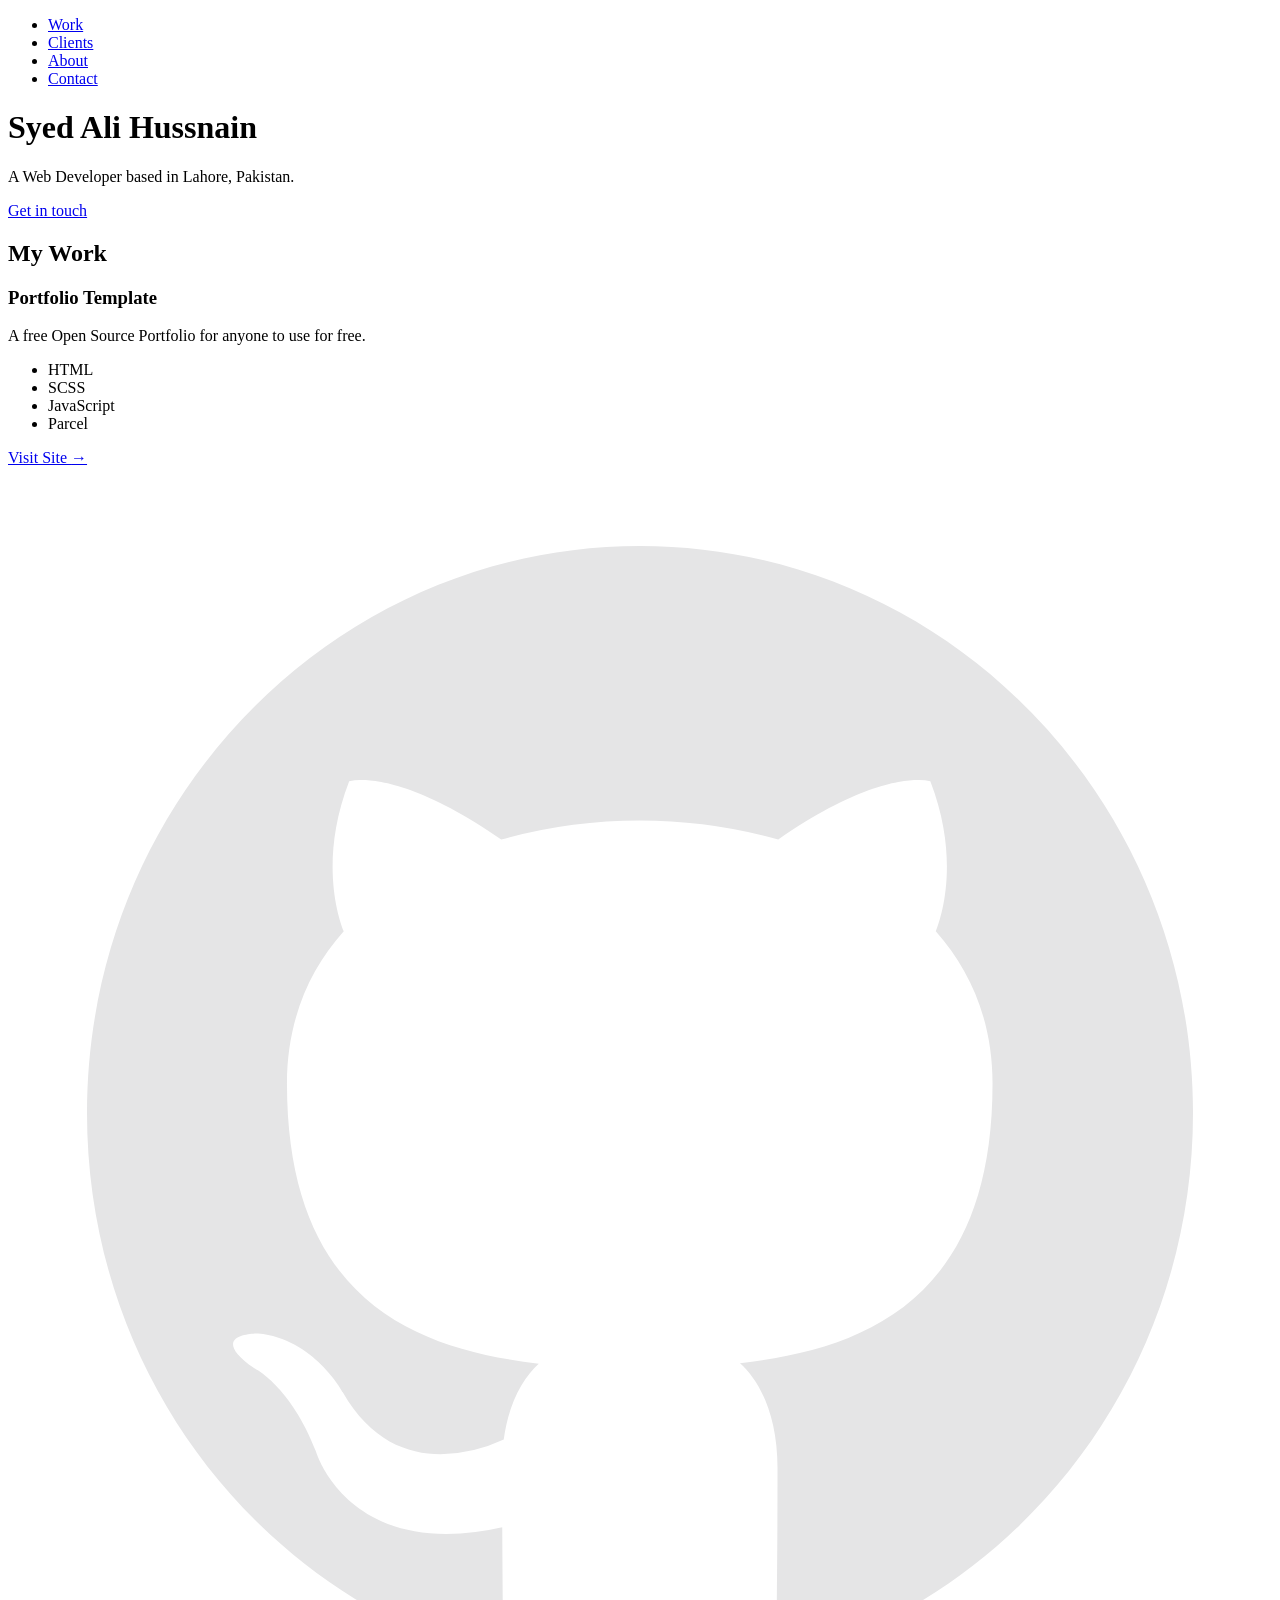
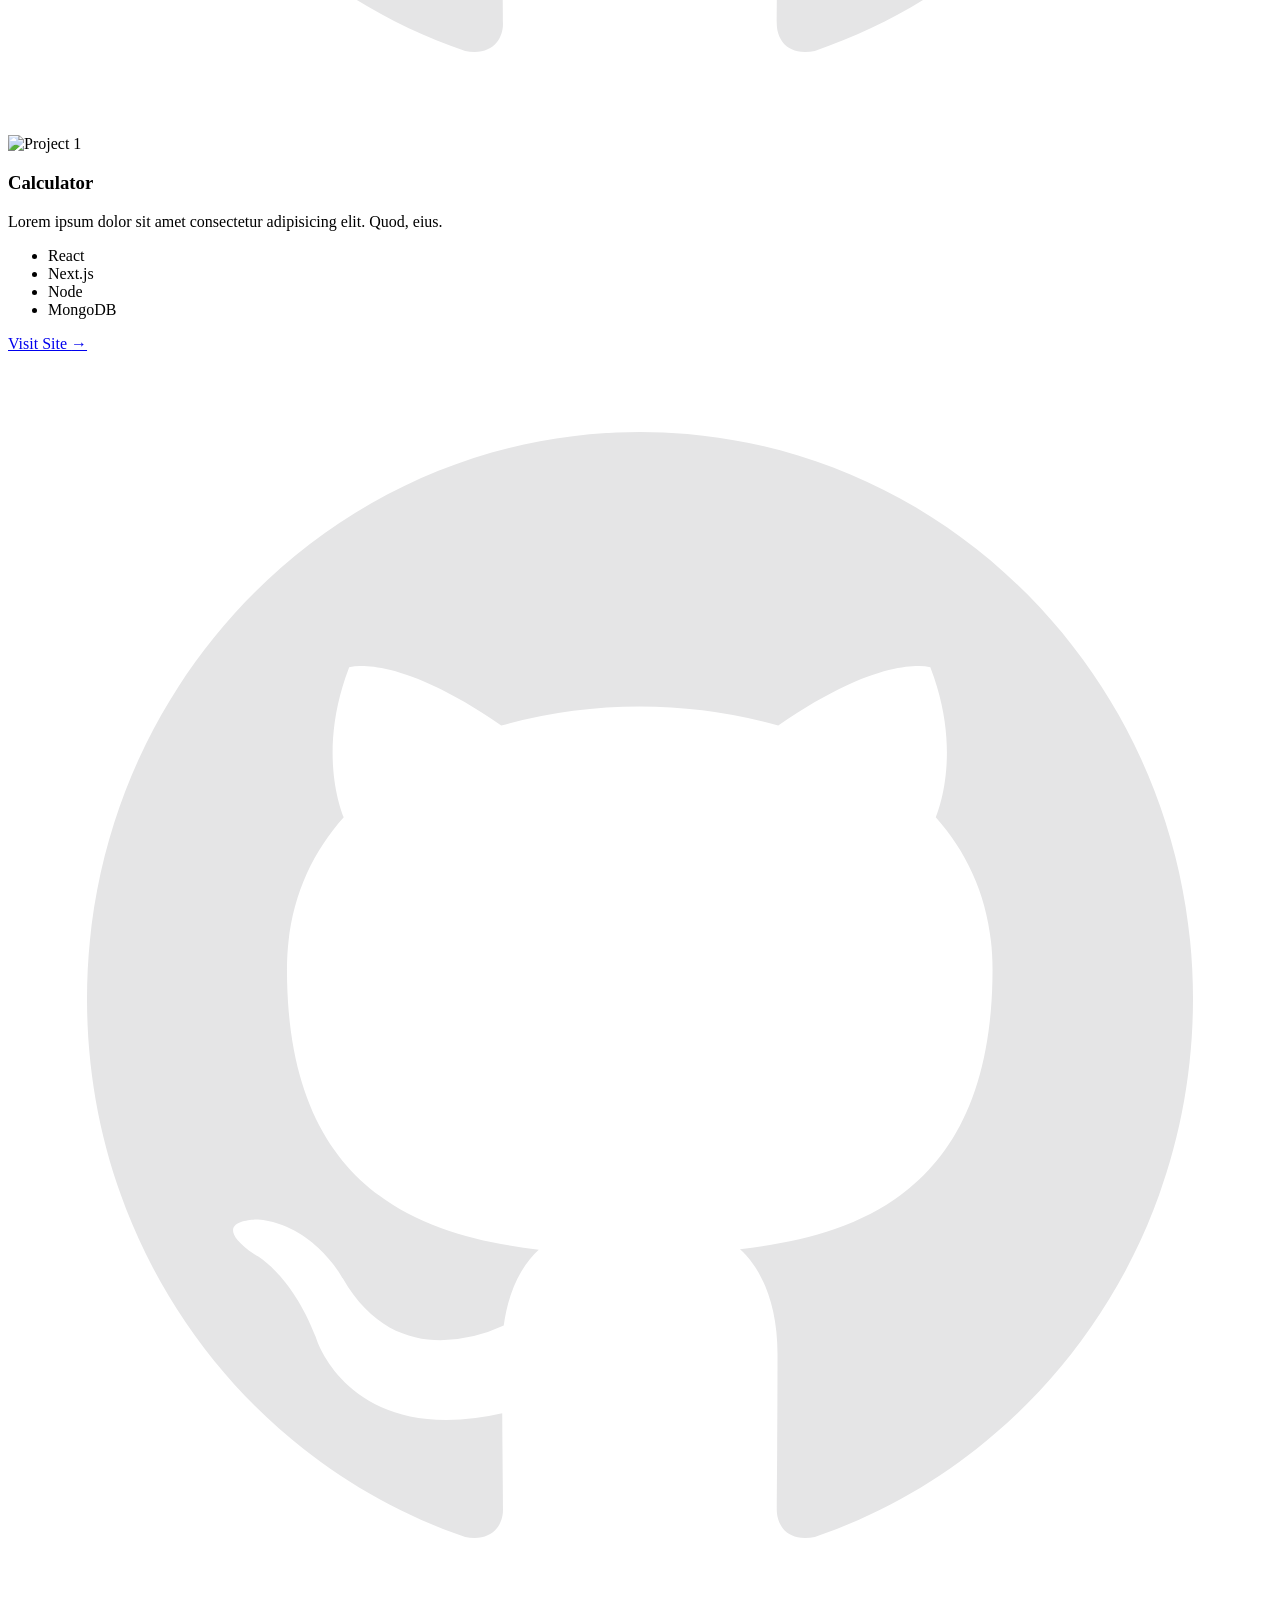
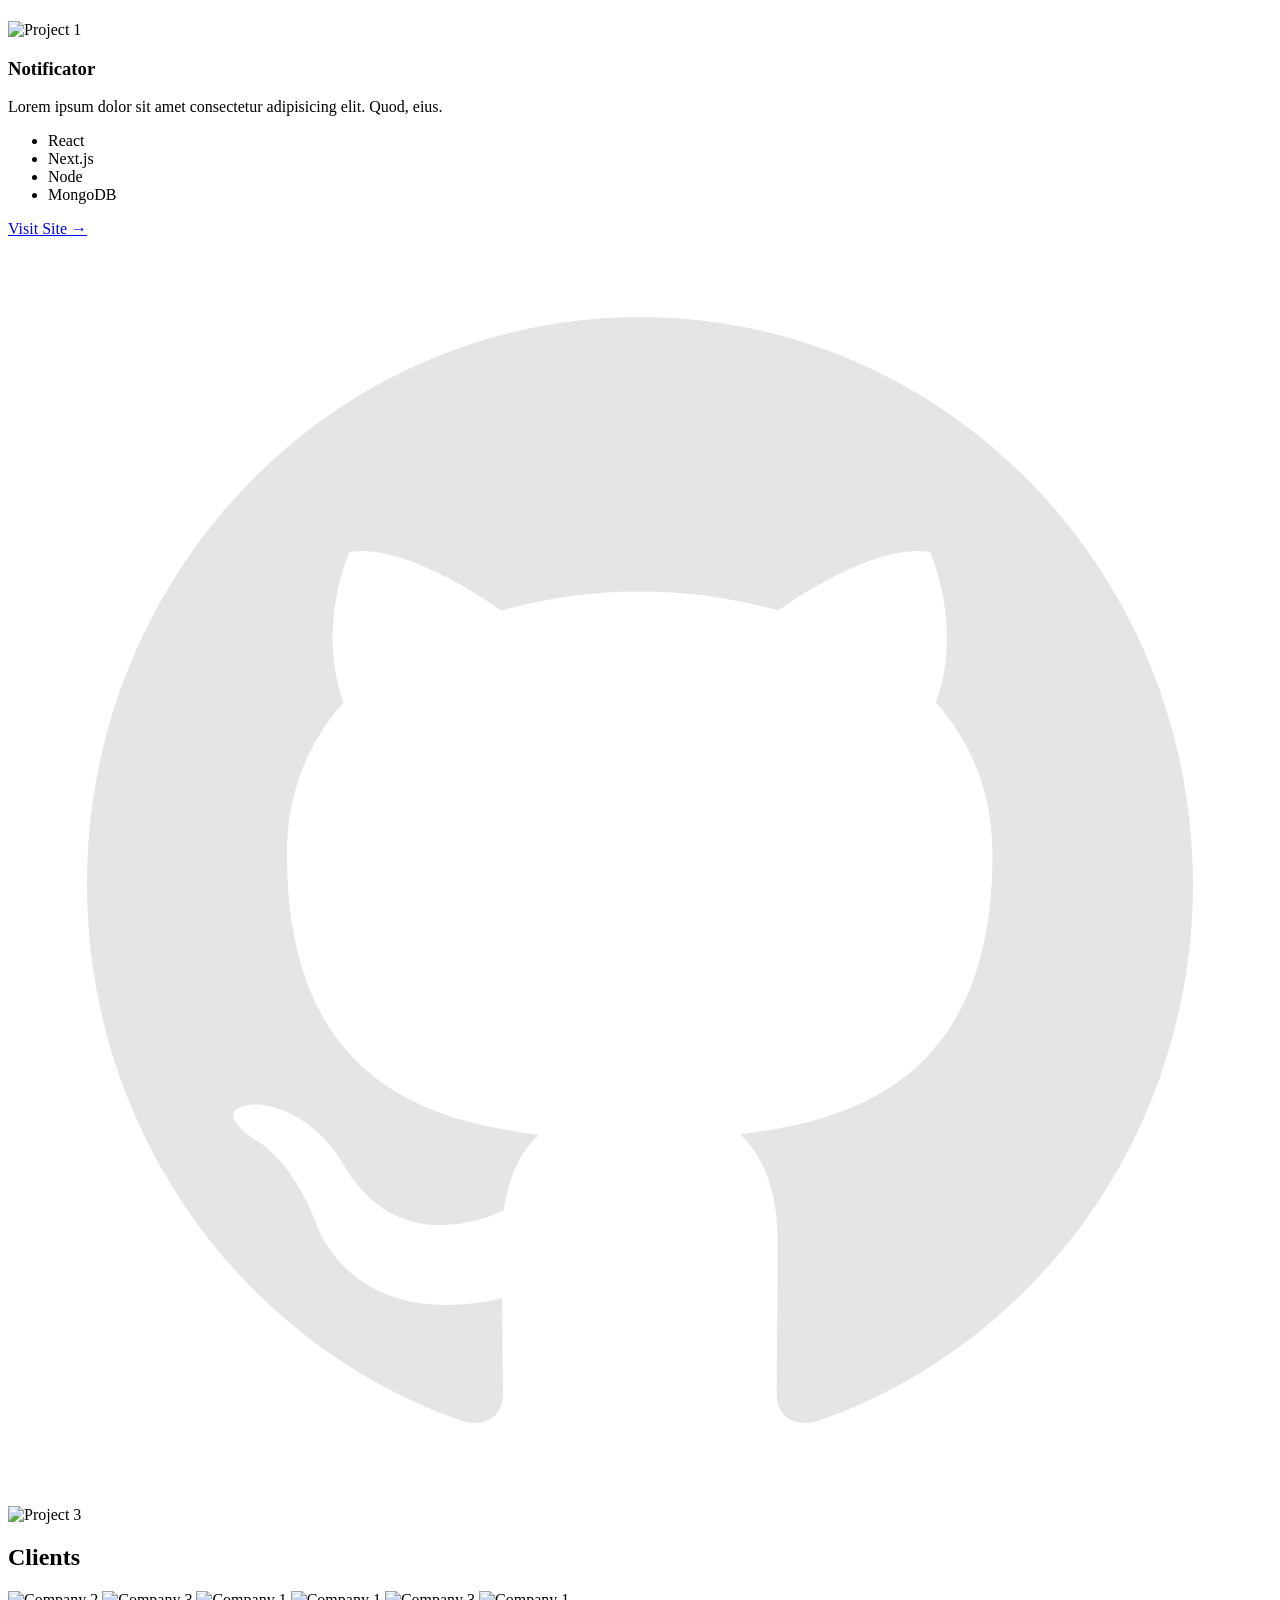
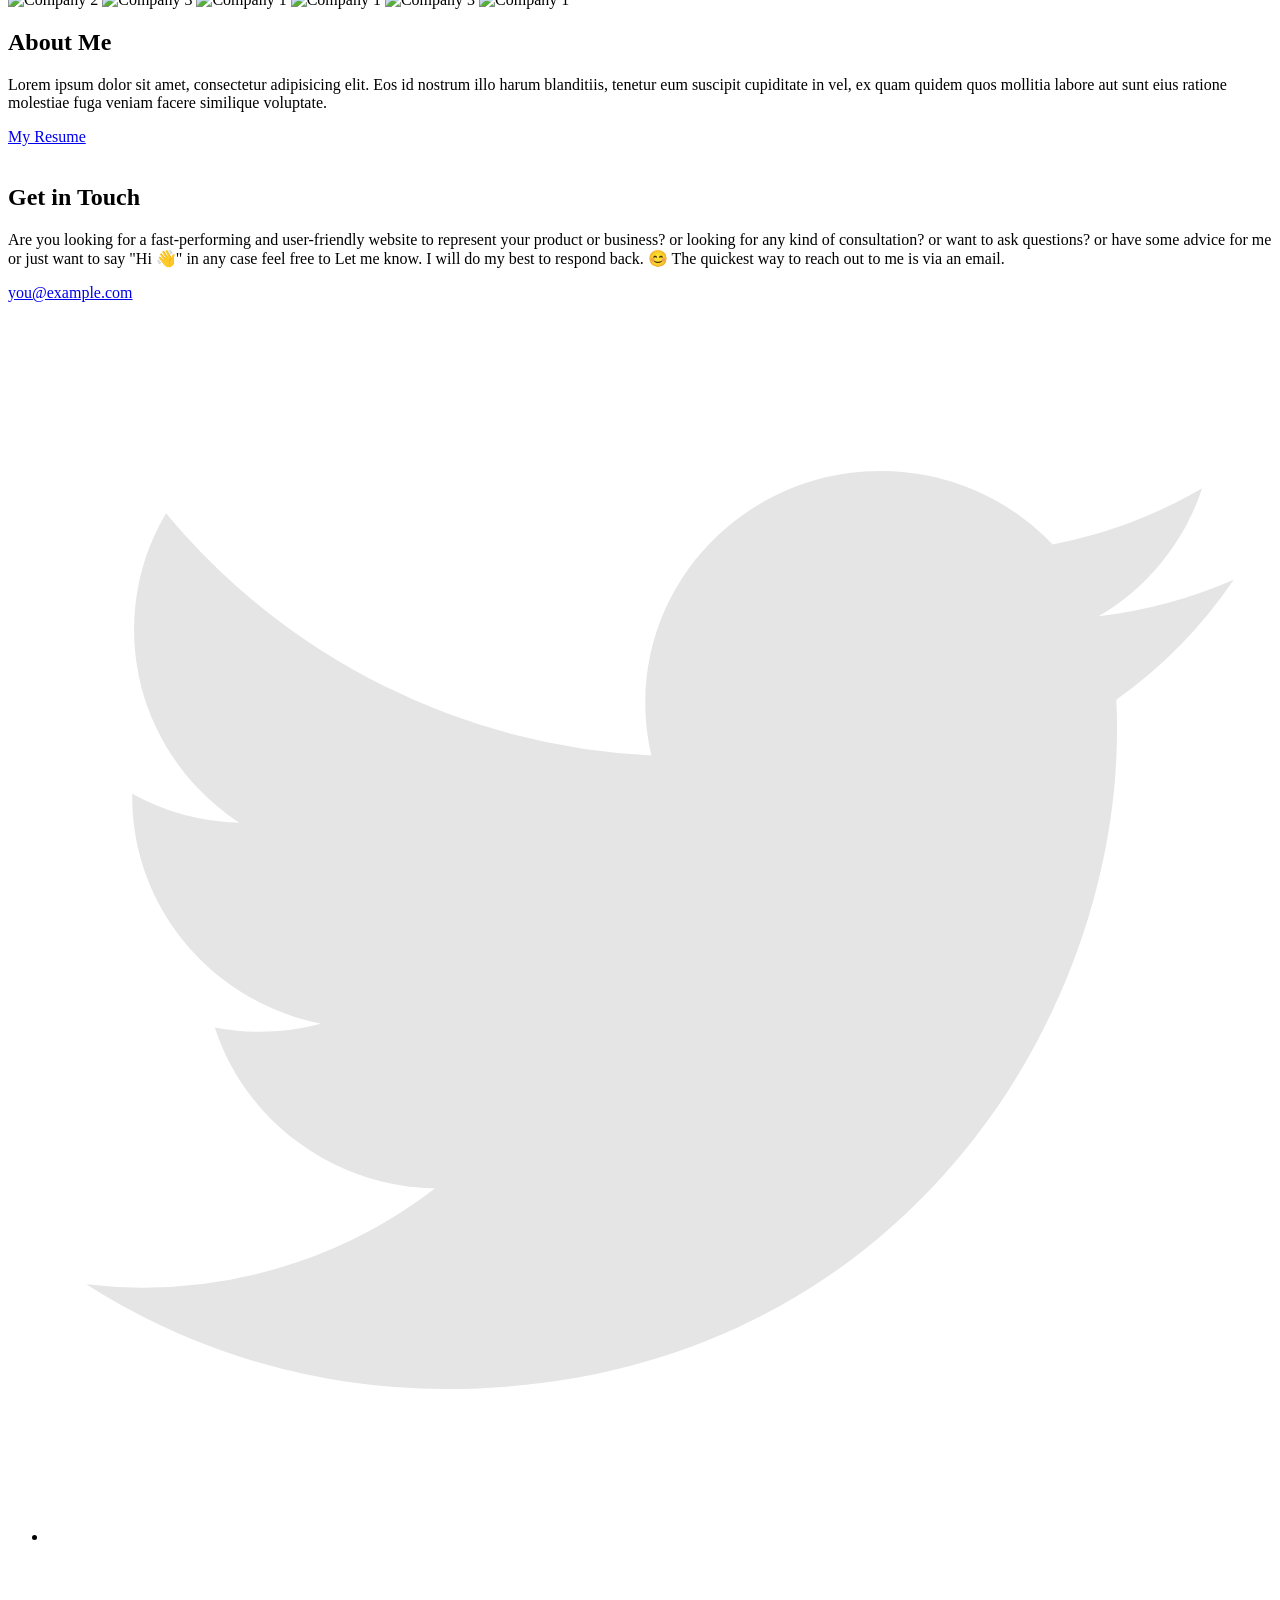
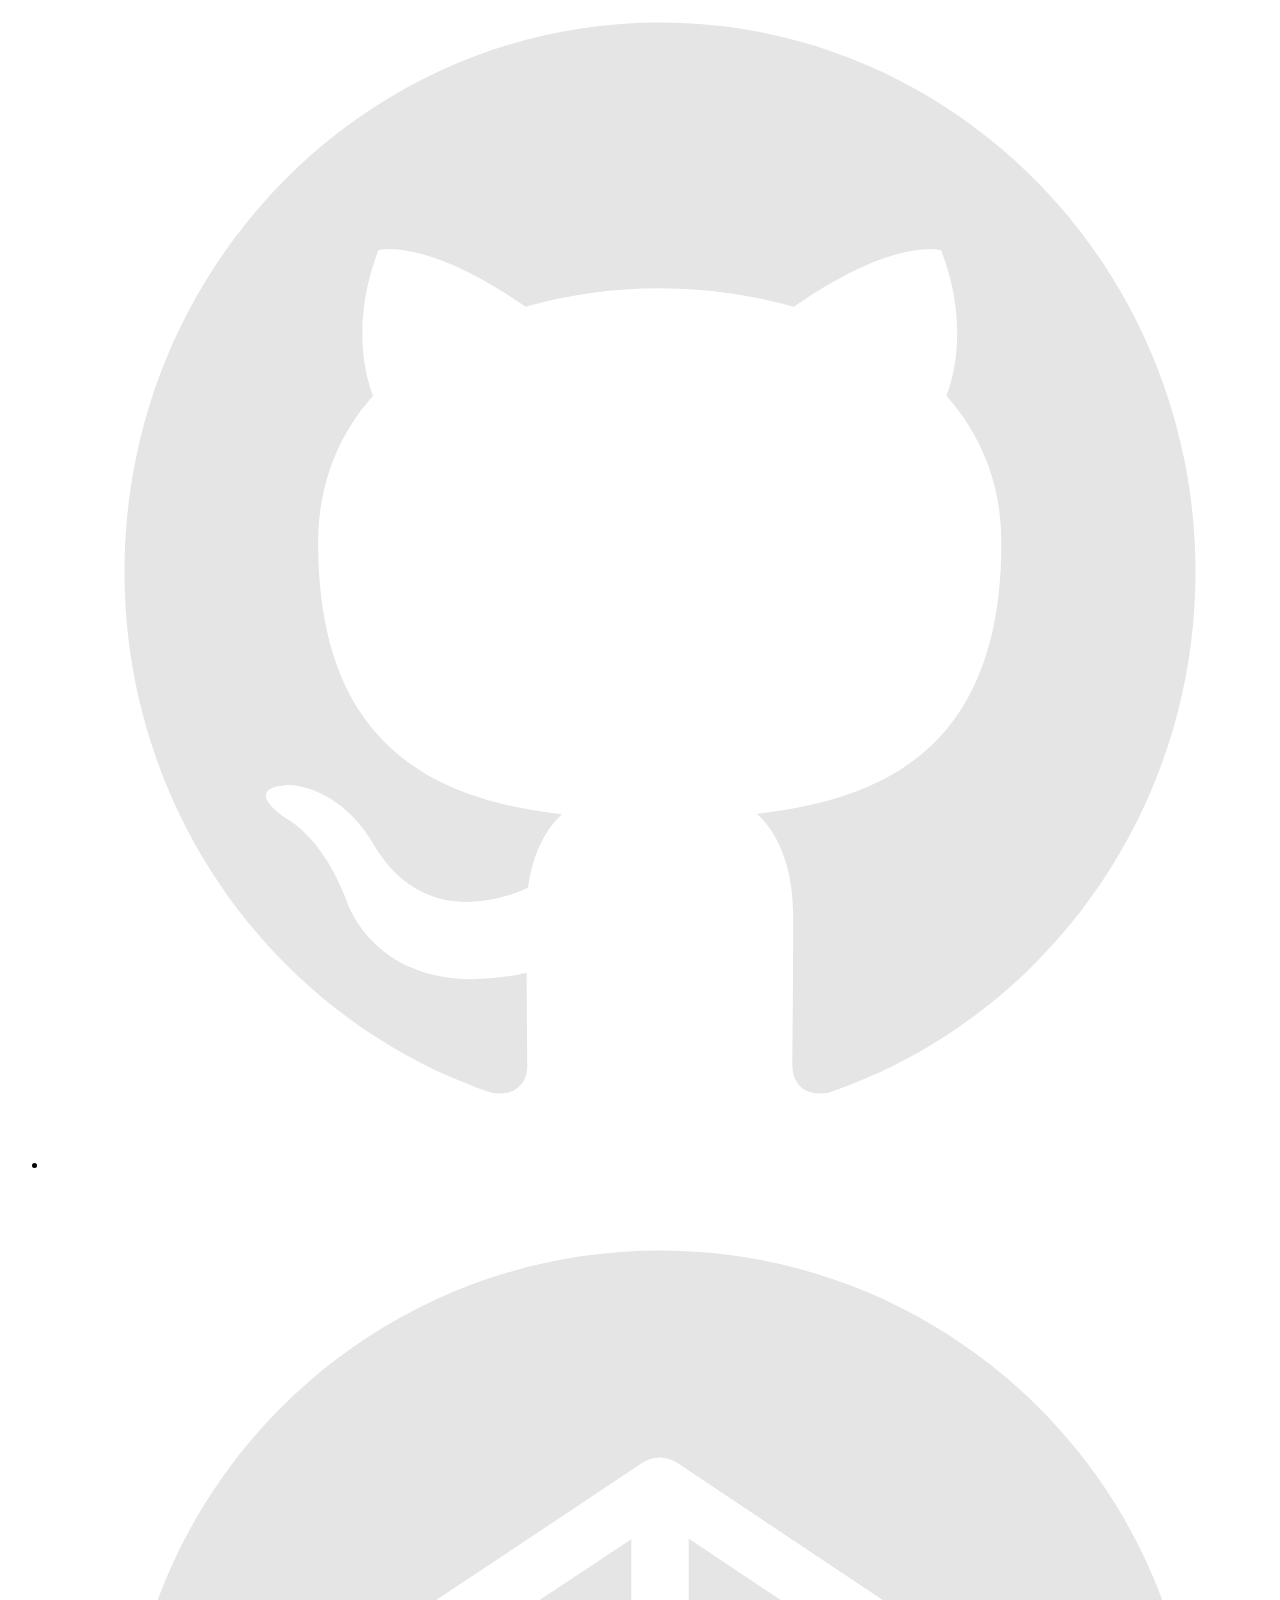
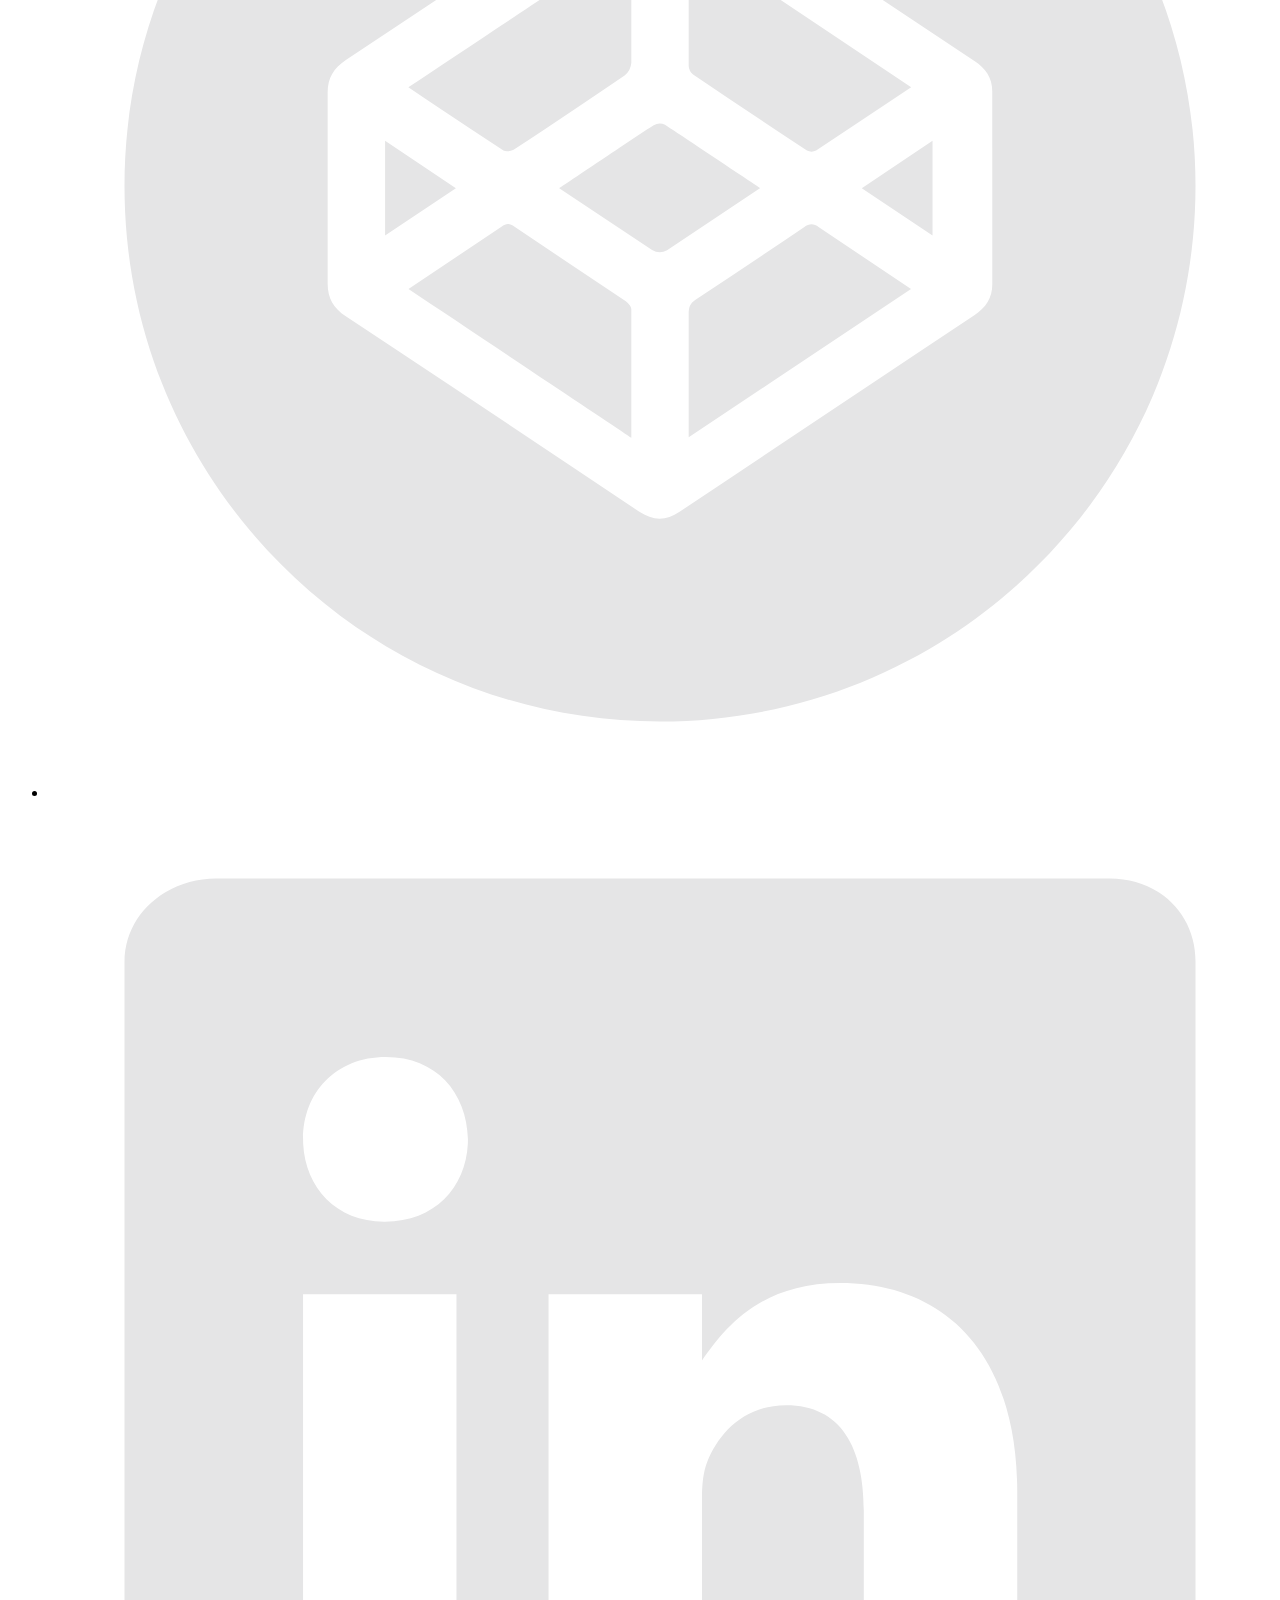
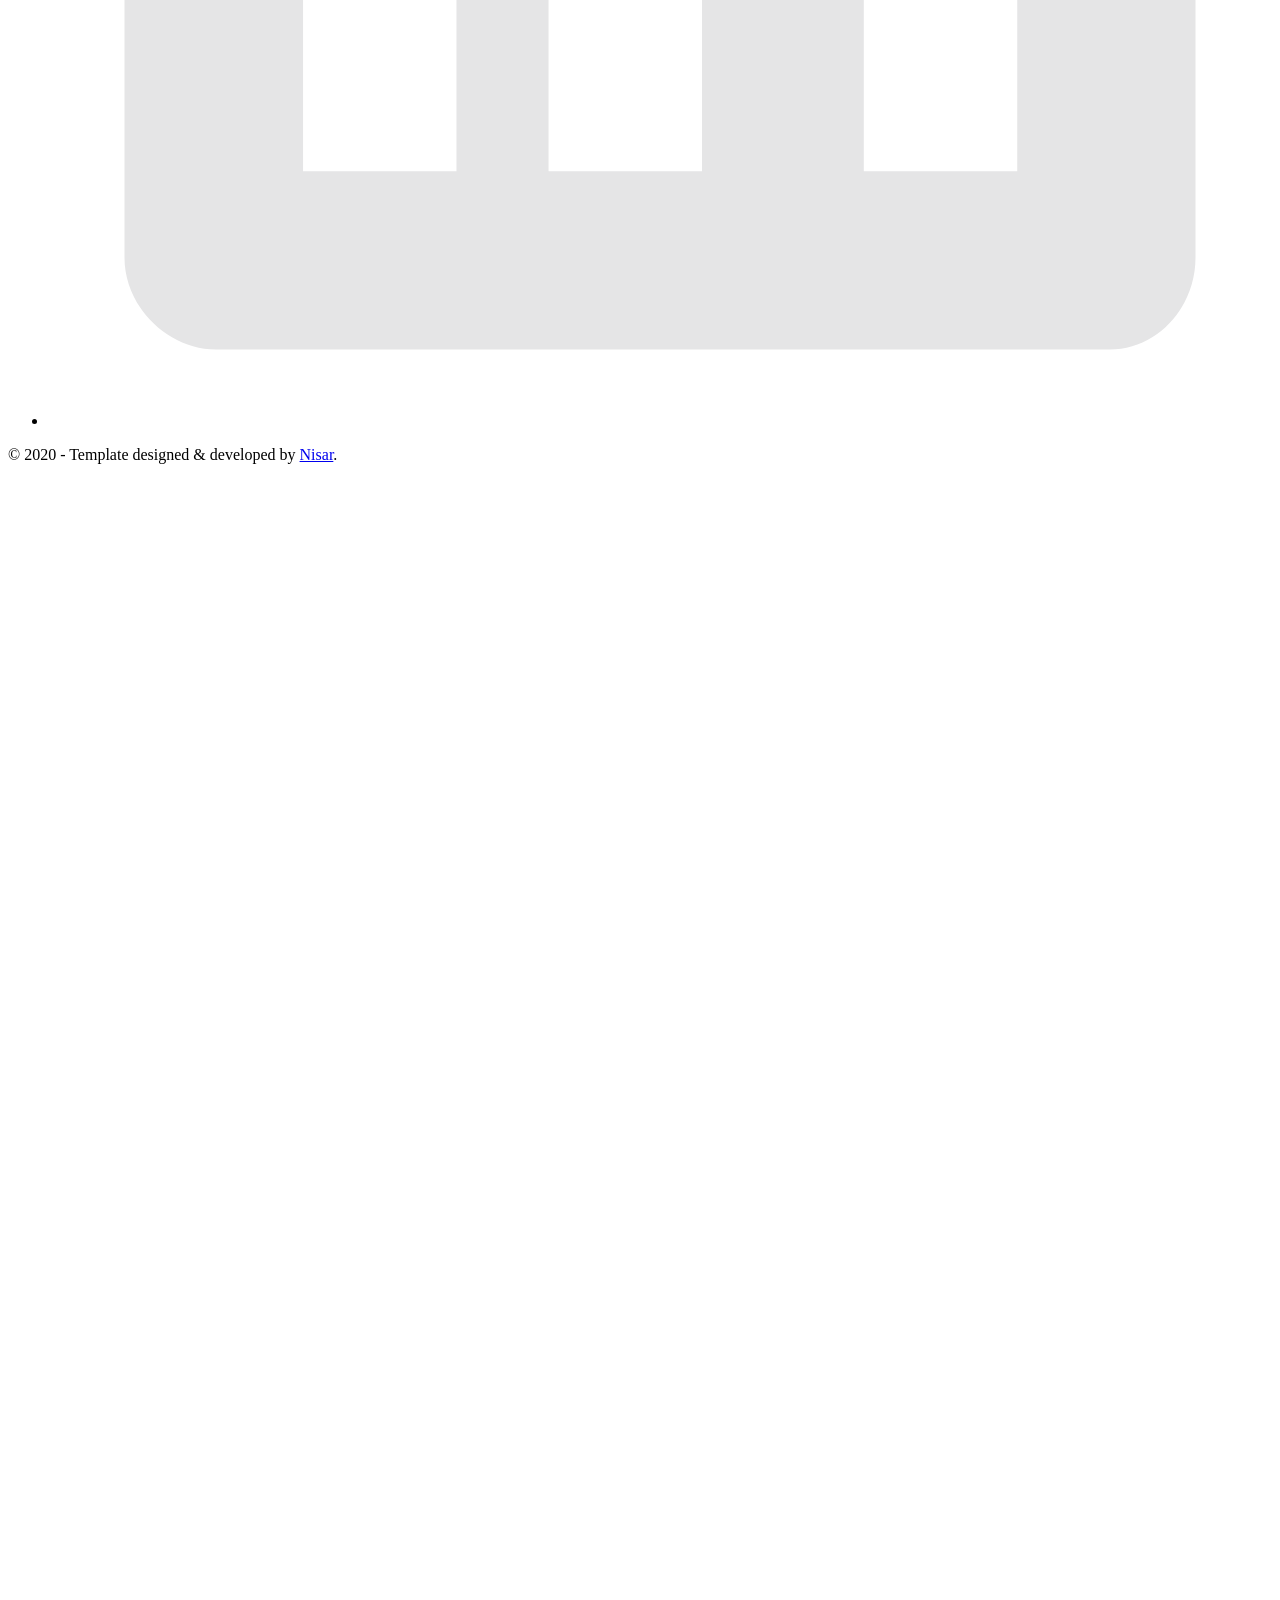
==== index.html @ a9daf62b "Template" ====
<!-- 
  Hello 😊.

  This template is designed and developed by Nisar Hassan Naqvi
  for anyone to use for free or customize the way they like.

  Github Repo: https://github.com/nisarhassan12/portfolio-template/
  My Website: https://nisar.dev

  For business & inquires, contact me => syednisarhassan12@gmail.com
-->

<!--
  Follow the instructions written in comments to create your stunning portfolio
-->

<!DOCTYPE html>
<html lang="en">

<head>
  <meta charset="UTF-8" />
  <meta name="viewport" content="width=device-width, initial-scale=1.0" />
  <link rel="shortcut icon" type="image/png" href="./images/favicon.png" />

  <!-- Put your site title here -->
  <title>
    Syed Ali Hussnain | A Web Developer based in Lahore, Pakistan.
  </title>

  <meta name="description" content="Add small description of yourslef.">
  <!-- Add some coding keywords below, Ex: (React, CSS etc) -->
  <meta name="keywords" content="Put your name, skills and some coding keywords" />
  <link rel="stylesheet" href="index.css" />
</head>

<body>

  <!-- ***** Header ***** -->

  <header class="header" role="banner" id="top">
    <div class="row">
      <nav class="nav" role="navigation">
        <ul class="nav__items">
          <li class="nav__item"><a href="#work" class="nav__link">Work</a></li>
          <li class="nav__item"><a href="#clients" class="nav__link">Clients</a></li>
          <li class="nav__item">
            <a href="#about" class="nav__link">About</a>
          </li>
          <li class="nav__item">
            <a href="#contact" class="nav__link">Contact</a>
          </li>
        </ul>
      </nav>
    </div>
    <div class="header__text-box row">
      <div class="header__text">
        <h1 class="heading-primary">
          <!-- Replace the following name with your name -->
          <span>Syed Ali Hussnain</span>
        </h1>
        <!-- Put a small paragraph about yourself -->
        <p>A Web Developer based in Lahore, Pakistan.</p>
        <a href="#contact" class="btn btn--pink">Get in touch</a>
      </div>
    </div>
  </header>

  <main role="main">

    <!-- ***** Work ***** -->

    <section class="work" id="work">
      <div class="row">
        <h2>My Work</h2>
        <div class="work__boxes">

          <!-- Each div with the work__box class is a project. -->

          <div class="work__box">
            <div class="work__text">
              <h3>Portfolio Template</h3>
              <p>
                A free Open Source Portfolio for anyone to use for free.
              </p>
              <ul class="work__list">
                <li>HTML</li>
                <li>SCSS</li>
                <li>JavaScript</li>
                <li>Parcel</li>
              </ul>

              <div class="work__links">
                <a href="https://nisar.surge.sh" target="_blank" class="link__text">
                  Visit Site <span>&rarr;</span>
                </a>
                <a href="https://github.com/nisarhassan12/portfolio" title="View Source Code" target="_blank">
                  <img src="./images/github.svg" class="work__code" alt="GitHub">
                </a>
              </div>
            </div>
            <div class="work__image-box">
              <img src="./images/project-1.png" class="work__image" alt="Project 1" />
            </div>
          </div>

          <div class="work__box">
            <div class="work__text">
              <h3>Calculator</h3>
              <p>
                Lorem ipsum dolor sit amet consectetur adipisicing elit. Quod,
                eius.
              </p>
              <ul class="work__list">
                <li>React</li>
                <li>Next.js</li>
                <li>Node</li>
                <li>MongoDB</li>
              </ul>

              <div class="work__links">
                <a href="#" class="link__text">
                  Visit Site <span>&rarr;</span>
                </a>
                <a href="#">
                  <img src="./images/github.svg" class="work__code" title="View Source Code" alt="GitHub">
                </a>
              </div>
            </div>
            <div class="work__image-box">
              <img src="./images/project-2.png" class="work__image" alt="Project 1" />
            </div>
          </div>

          <div class="work__box">
            <div class="work__text">
              <h3>Notificator</h3>
              <p>
                Lorem ipsum dolor sit amet consectetur adipisicing elit. Quod,
                eius.
              </p>
              <ul class="work__list">
                <li>React</li>
                <li>Next.js</li>
                <li>Node</li>
                <li>MongoDB</li>
              </ul>

              <div class="work__links">
                <a href="#" class="link__text">
                  Visit Site <span>&rarr;</span>
                </a>
                <a href="#">
                  <img src="./images/github.svg" class="work__code" title="View Source Code" alt="GitHub">
                </a>
              </div>
            </div>
            <div class="work__image-box">
              <img src="./images/project-3.png" class="work__image" alt="Project 3" />
            </div>
          </div>
        </div>
      </div>
    </section>

    <!-- ***** Clients ***** -->

    <section class="client" id="clients">
      <div class="row">
        <h2>Clients</h2>
        <div class="client__logos">
          <!-- Add logos of the clients or companies you'have worked with. -->
          <img src="./images/ronjones.png" class="client__logo" alt="Company 2" />
          <img src="./images/goldengrid.png" class="client__logo" alt="Company 3" />
          <img src="./images/bullseye.png" class="client__logo" alt="Company 1" />
          <img src="./images/mighty-furnitures.png" class="client__logo" alt="Company 1" />
          <img src="./images/fastlane.png" class="client__logo" alt="Company 3" />
          <img src="./images/chippy.png" class="client__logo" alt="Company 1" />
        </div>
      </div>
    </section>

    <!-- ***** About ***** -->

    <section class="about" id="about">
      <div class="row">
        <h2>About Me</h2>
        <div class="about__content">
          <div class="about__text">
            <!-- Replace the below paragraph with info about yourself -->
            <p>
              Lorem ipsum dolor sit amet, consectetur adipisicing elit. Eos id
              nostrum illo harum blanditiis, tenetur eum suscipit cupiditate
              in vel, ex quam quidem quos mollitia labore aut sunt eius
              ratione molestiae fuga veniam facere similique voluptate.
            </p>
            <!-- Provide a link to your resume -->
            <a href="#" class="btn">My Resume</a>
          </div>

          <div class="about__photo-container">
            <!-- Add a nice photo of yourself -->
            <img class="about__photo" src="./images/syed-ali-hussnain.jpg" alt="" />
          </div>
        </div>
      </div>
    </section>
  </main>

  <!-- ***** Contact ***** -->

  <section class="contact" id="contact">
    <div class="row">
      <h2>Get in Touch</h2>
      <div class="contact__info">
        <p>
          Are you looking for a fast-performing and user-friendly website to
          represent your product or business? or looking for any kind of
          consultation? or want to ask questions? or have some advice for me
          or just want to say "Hi 👋" in any case feel free to Let me know. I
          will do my best to respond back. 😊 The quickest way to reach out to
          me is via an email.
        </p>
        <!-- Replace the email with yours -->
        <a href="mailto:you@example.com" class="btn">you@example.com</a>
      </div>
    </div>
  </section>

  <!-- ***** Footer ***** -->

  <footer role="contentinfo" class="footer">
    <div class="row">
      <!-- Update the links to point to your accounts -->
      <ul class="footer__social-links">
        <li class="footer__social-link-item">
          <a href="https://twitter.com/nisarhassan12/" title="Link to Twitter Profile">
            <img src="./images/twitter.svg" class="footer__social-image" alt="Twitter">
          </a>
        </li>
        <li class="footer__social-link-item">
          <a href="https://github.com/nisarhassan12/" title="Link to Github Profile">
            <img src="./images/github.svg" class="footer__social-image" alt="Github">
          </a>
        </li>
        <li class="footer__social-link-item">
          <a href="https://codepen.io/nisar_hassan" title="Link to Codepen Profile">
            <img src="./images/codepen.svg" class="footer__social-image" alt="Codepen">
          </a>
        </li>
        <li class="footer__social-link-item">
          <a href=https://www.linkedin.com/in/nisar-hassan-naqvi-413466199/">
            <img src="./images/linkedin.svg" title="Link to Linkedin Profile" class="footer__social-image" alt="Linkedin">
          </a>
        </li>
      </ul>

      <!-- If you give me some credit by keeping the below paragraph, will be huge for me 😊 Thanks. -->
      <p>
        &copy; 2020 - Template designed & developed by <a href="https://nisar.dev" class="link">Nisar</a>.
      </p>
      <div class="footer__github-buttons">
        <iframe
          src="https://ghbtns.com/github-btn.html?user=nisarhassan12&repo=portfolio-template&type=watch&count=true"
          frameborder="0" scrolling="0" width="170" height="20" title="Watch Portfolio Template on GitHub">
        </iframe>
      </div>
    </div>
  </footer>

  <a href="#top" class="back-to-top" title="Back to Top">
    <img src="./images/arrow-up.svg" alt="Back to Top" class="back-to-top__image"/>
  </a>
  <script src="./index.js"></script>
</body>

</html>
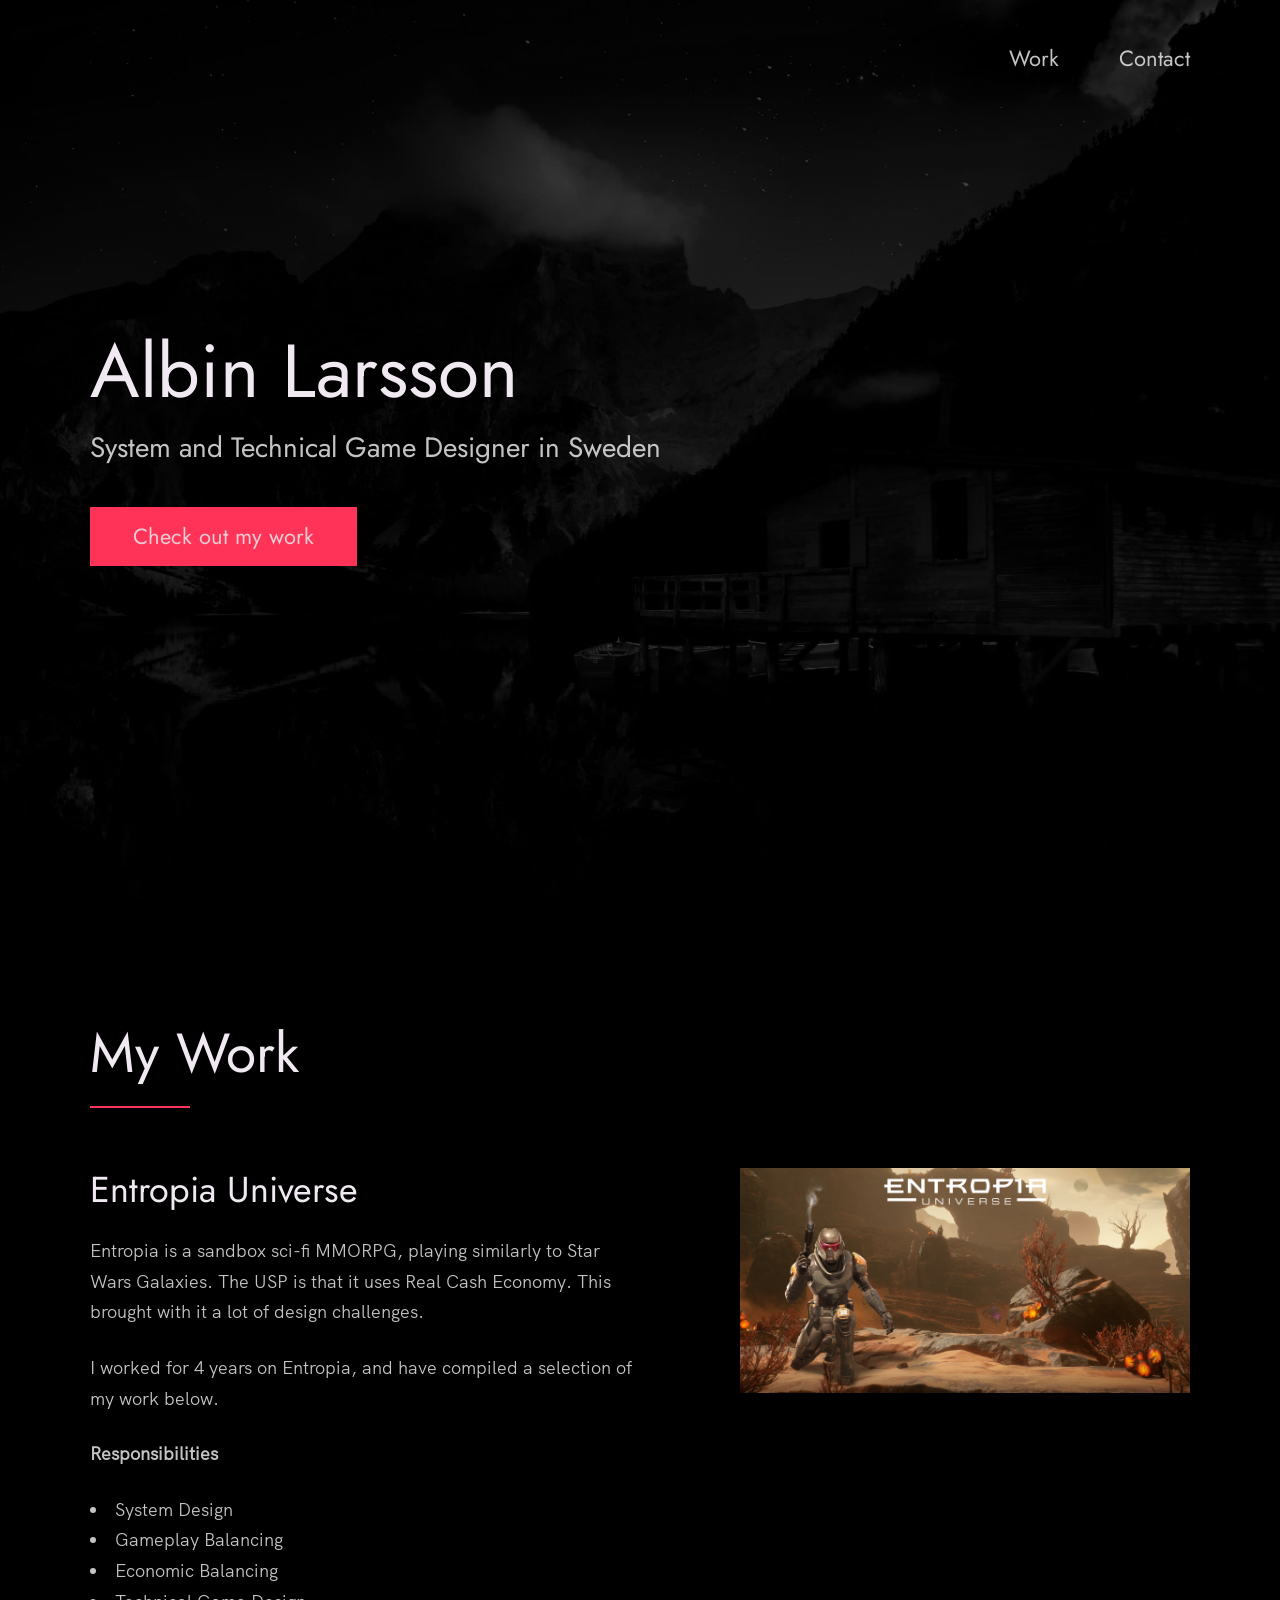
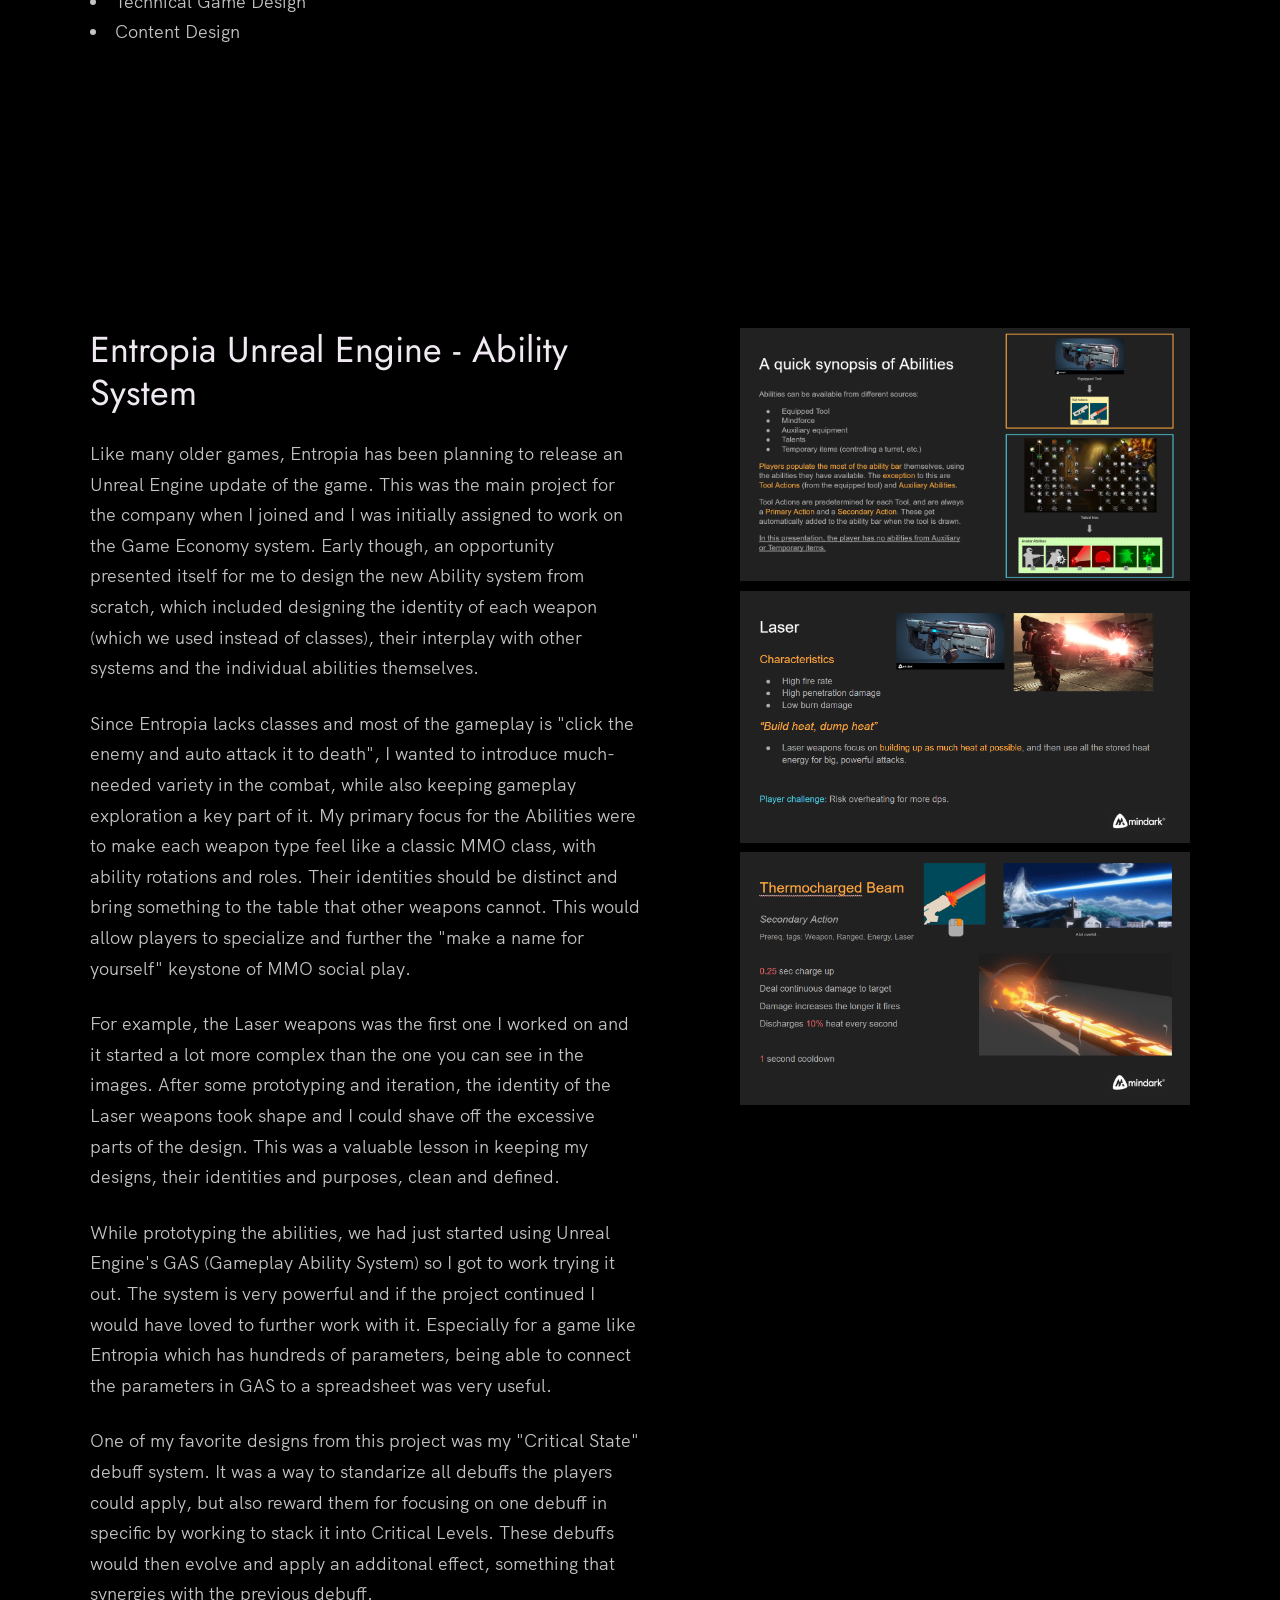
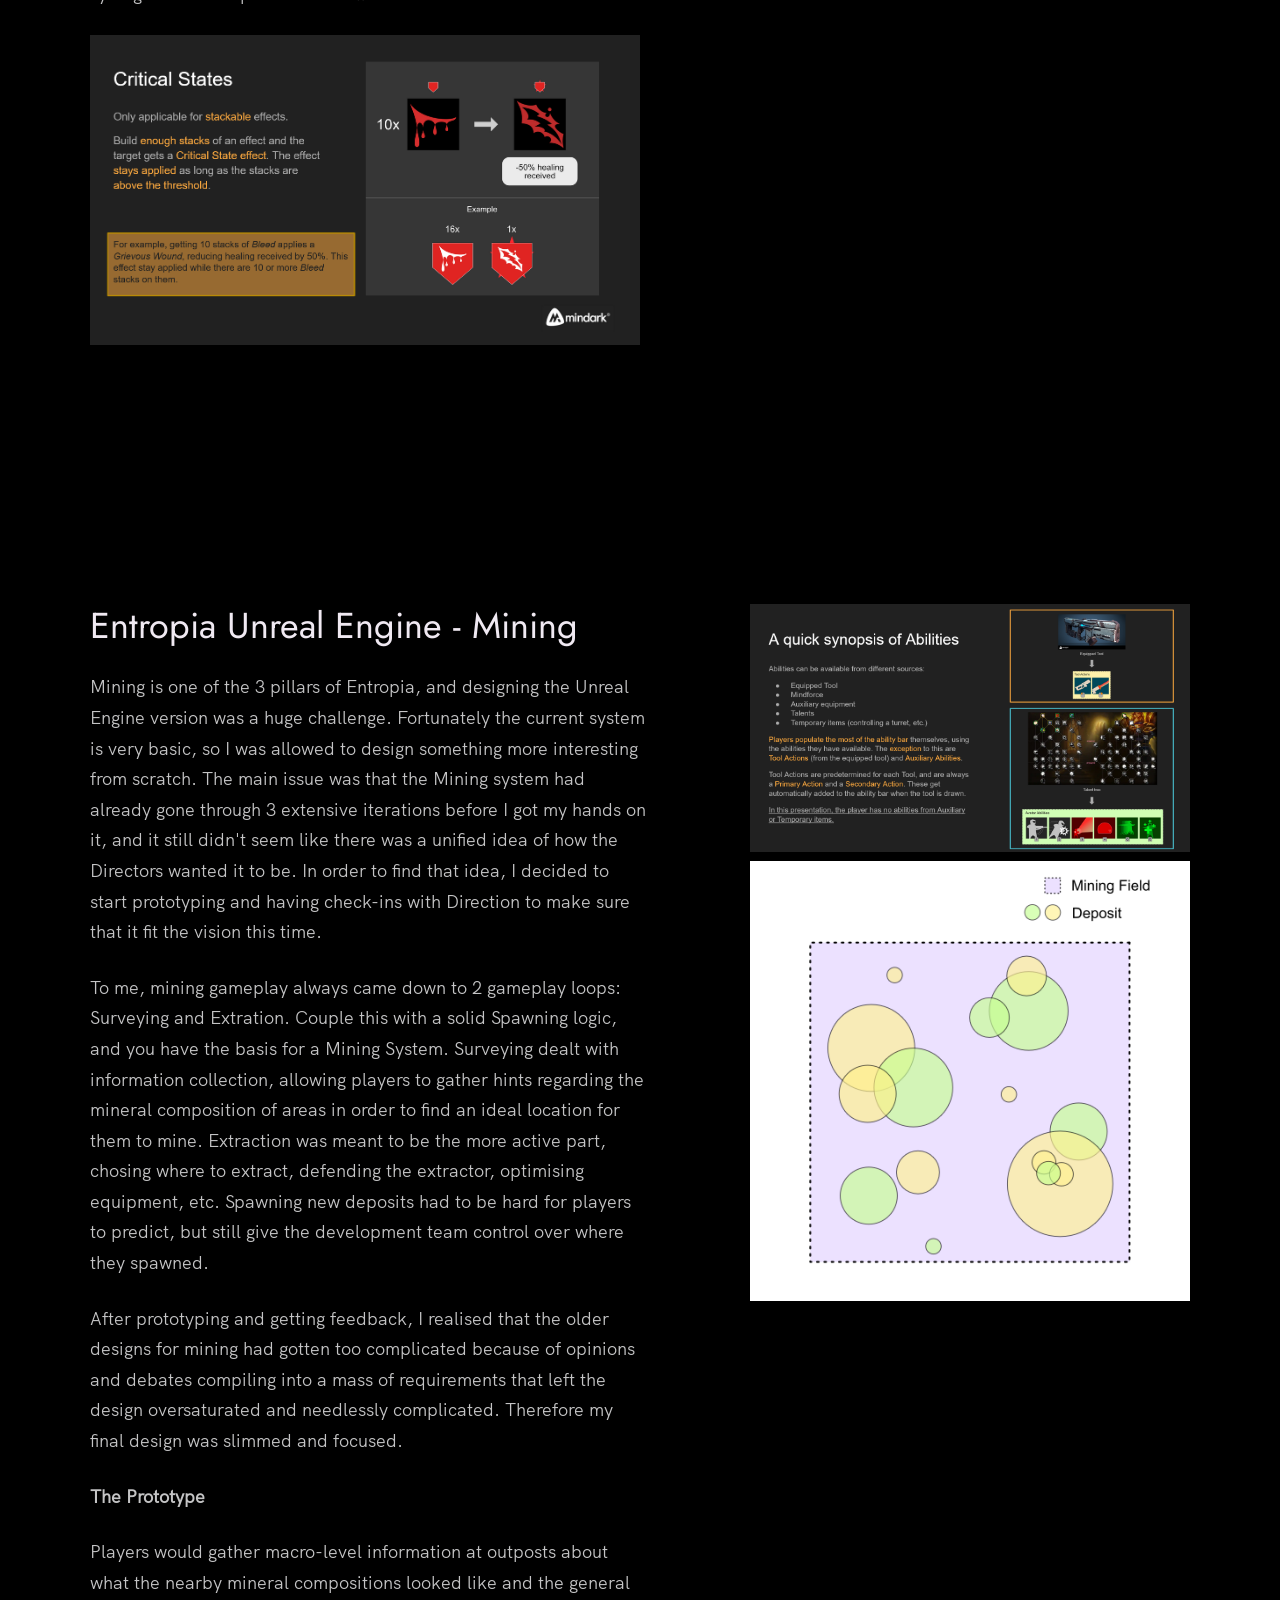
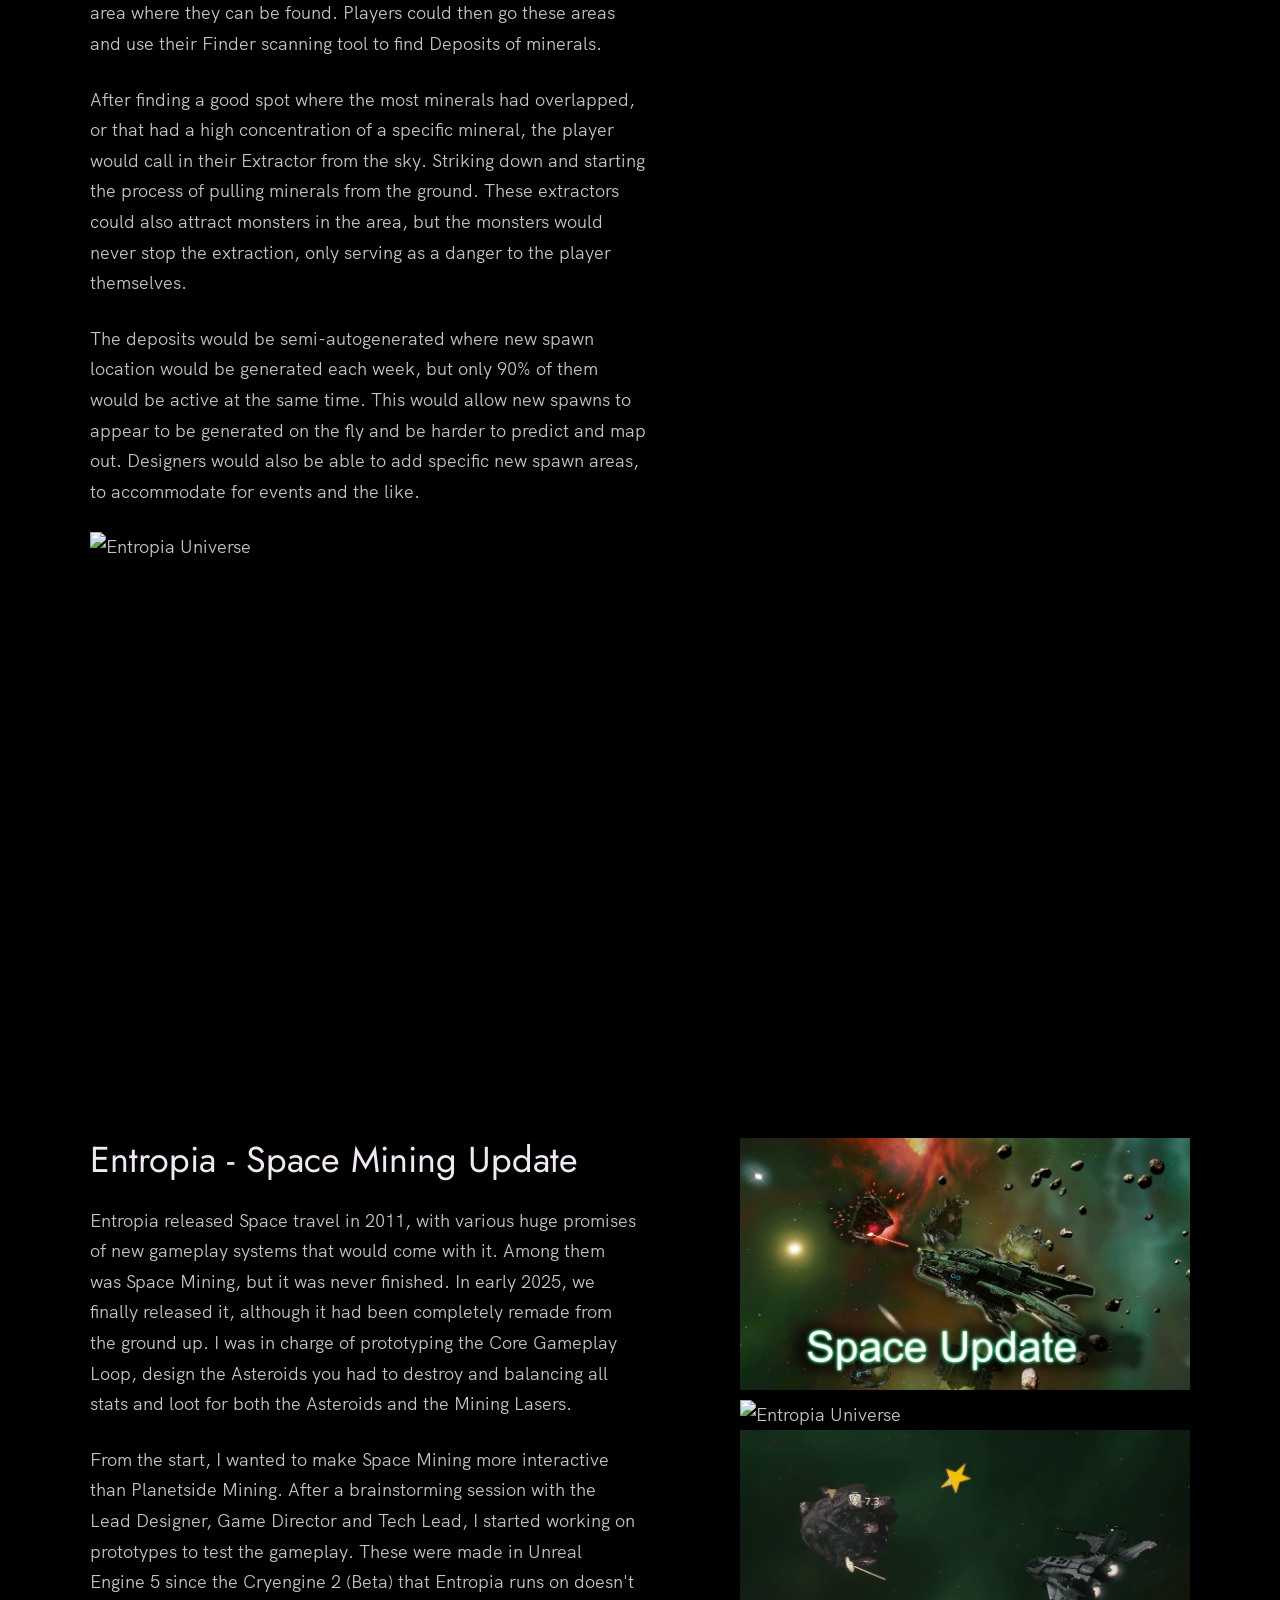
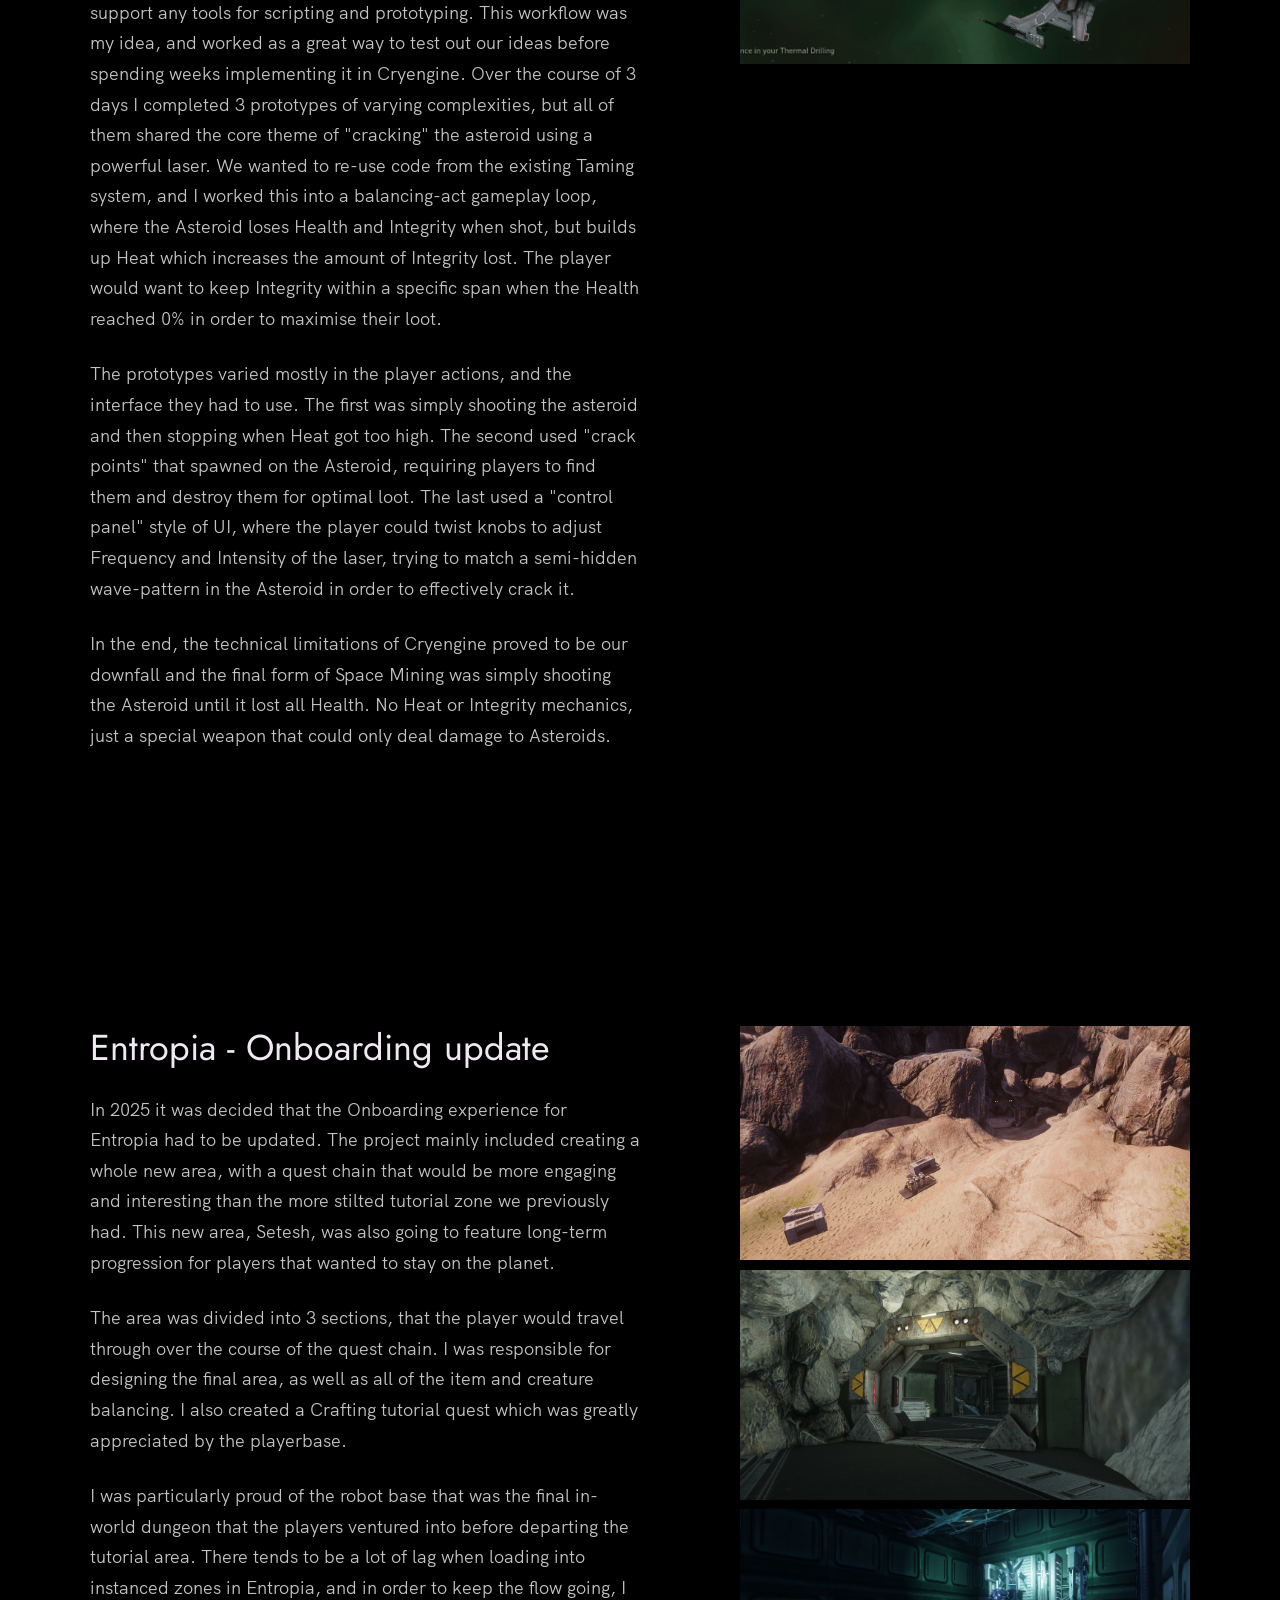
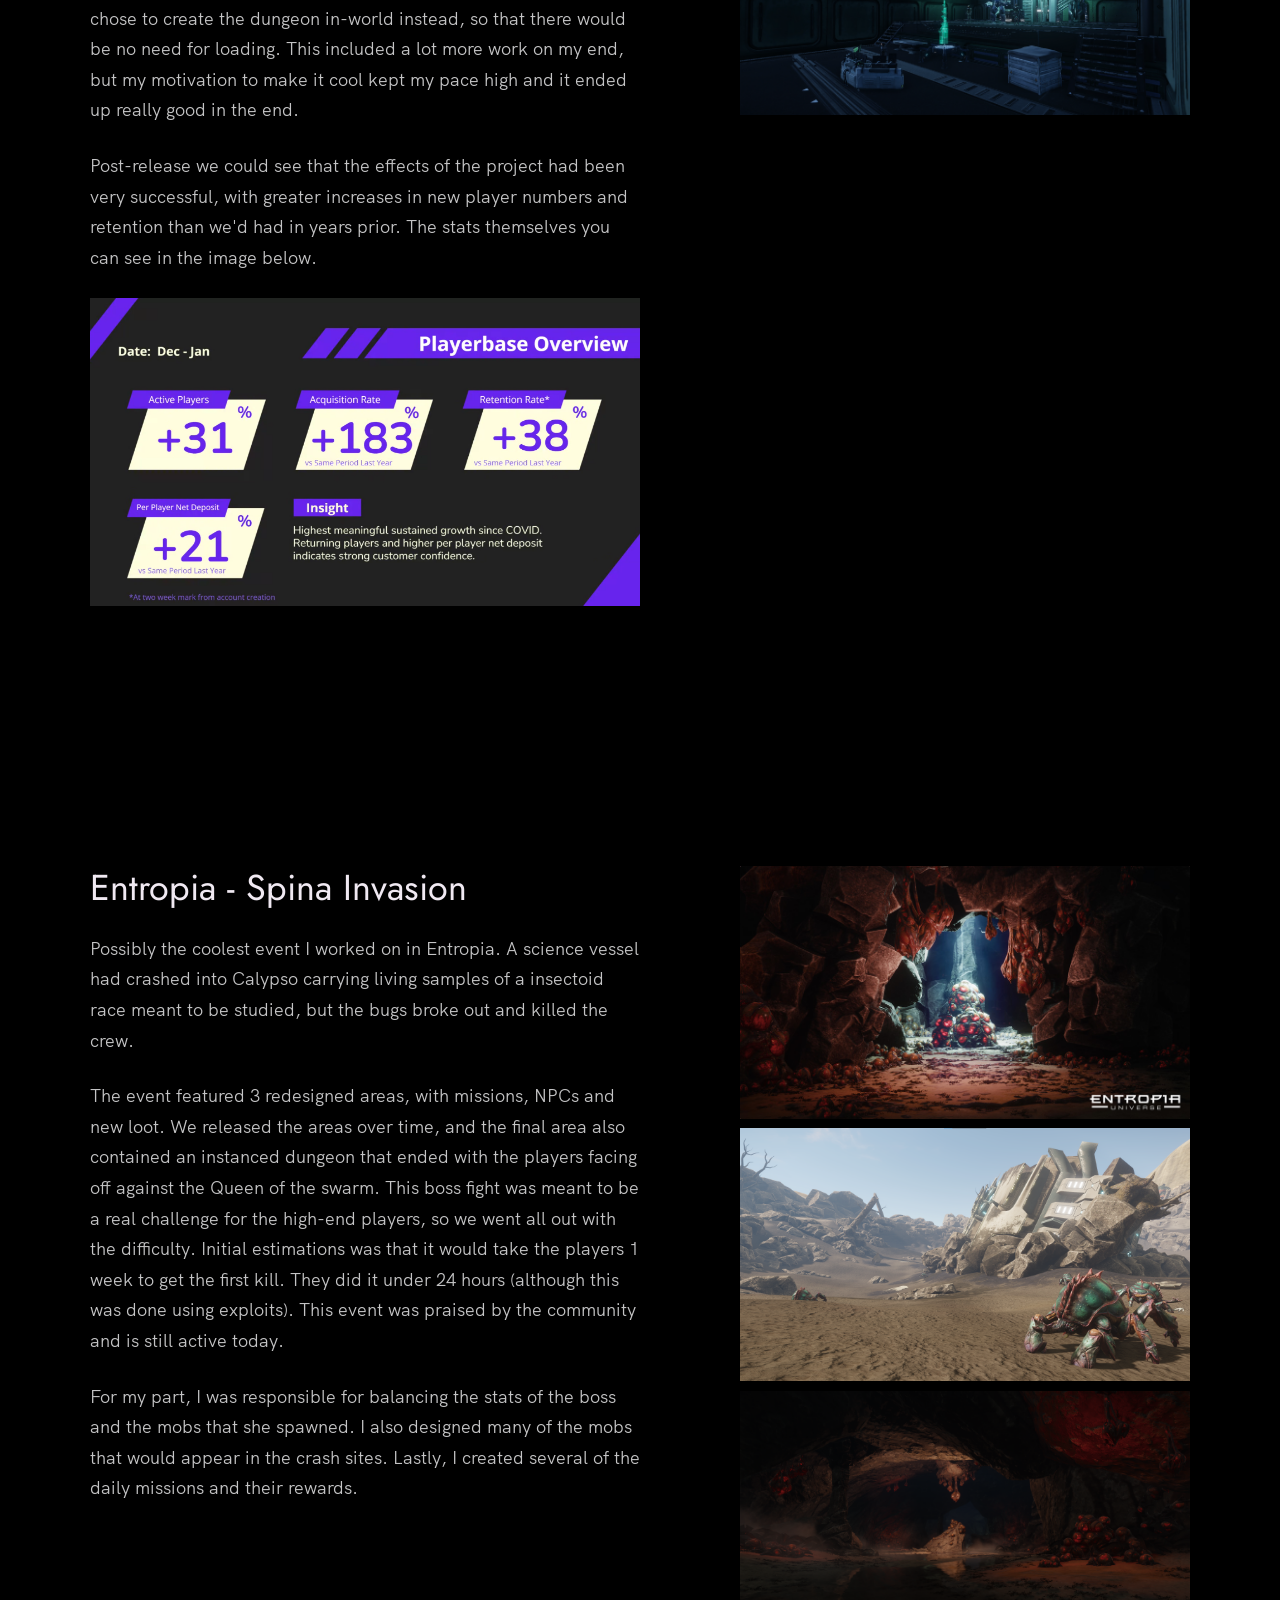
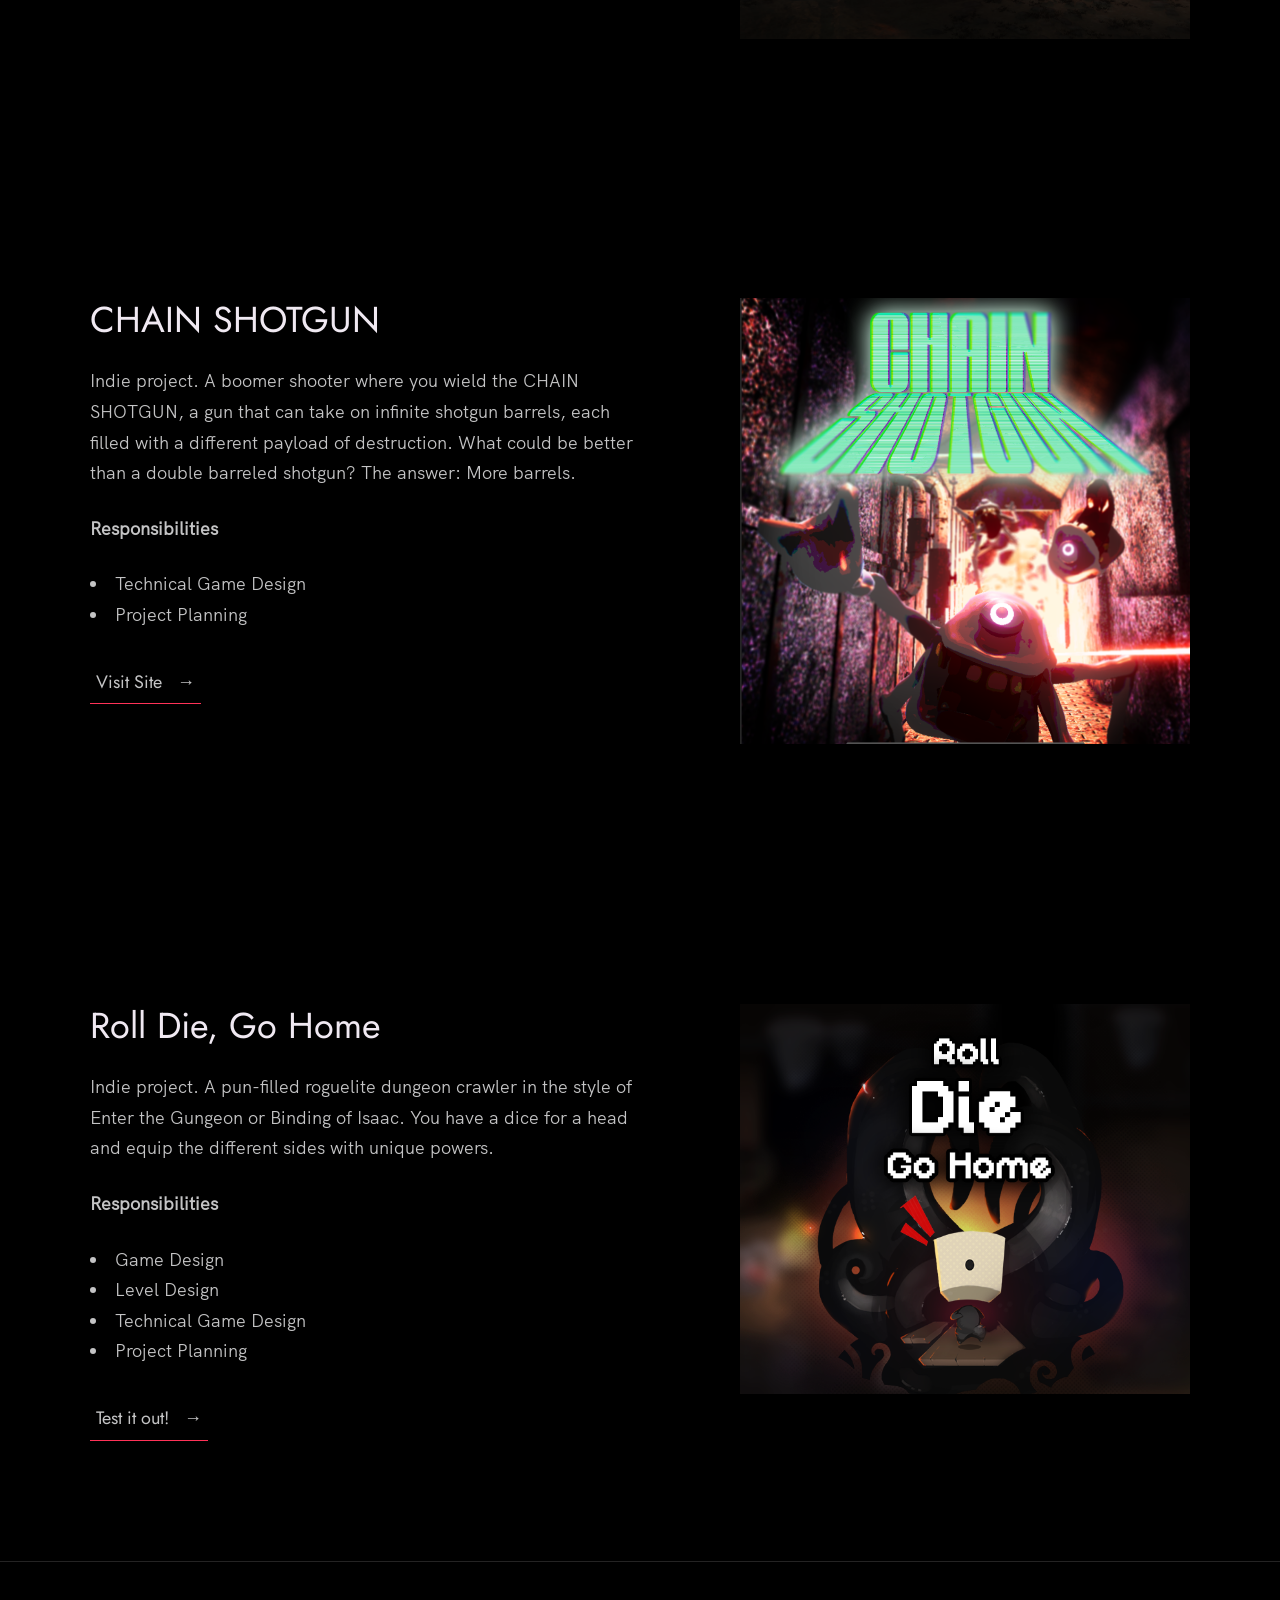
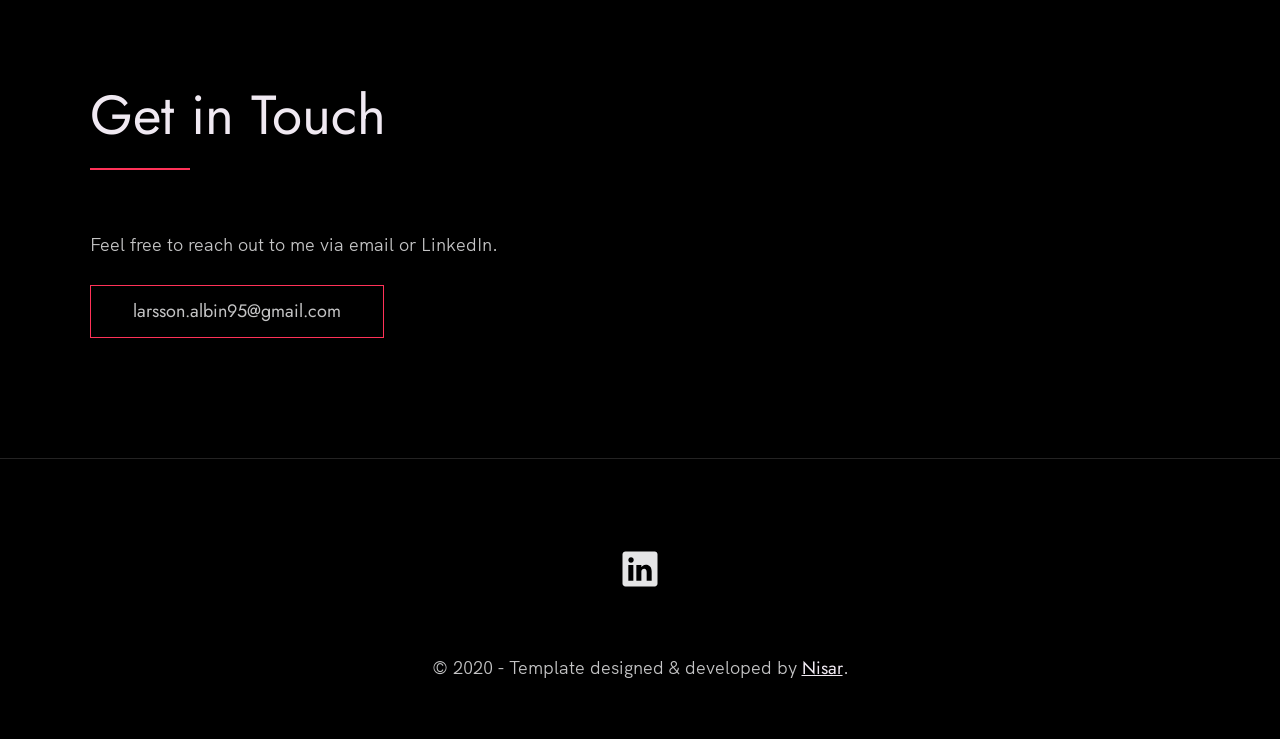
==== commit 61074612: "Site setup" ====
--- a/index.html
+++ b/index.html
@@ -20,16 +20,16 @@
 <head>
   <meta charset="UTF-8" />
   <meta name="viewport" content="width=device-width, initial-scale=1.0" />
-  <link rel="shortcut icon" type="image/png" href="./images/favicon.png" />
+  <link rel="shortcut icon" type="image/png" href="./images/favicon_AL_512.png" />
 
   <!-- Put your site title here -->
   <title>
-    Syed Ali Hussnain | A Web Developer based in Lahore, Pakistan.
+    Albin Larsson | Portfolio
   </title>
 
-  <meta name="description" content="Add small description of yourslef.">
+  <meta name="description" content="System & Technical Game Designer">
   <!-- Add some coding keywords below, Ex: (React, CSS etc) -->
-  <meta name="keywords" content="Put your name, skills and some coding keywords" />
+  <meta name="keywords" content="Albin Larsson, System Design, Techincal Game Design, Game Design, Game Development, Prototyping, Scripting, Unity, Unreal Engine, C#, C++" />
   <link rel="stylesheet" href="index.css" />
 </head>
 
@@ -42,10 +42,6 @@
       <nav class="nav" role="navigation">
         <ul class="nav__items">
           <li class="nav__item"><a href="#work" class="nav__link">Work</a></li>
-          <li class="nav__item"><a href="#clients" class="nav__link">Clients</a></li>
-          <li class="nav__item">
-            <a href="#about" class="nav__link">About</a>
-          </li>
           <li class="nav__item">
             <a href="#contact" class="nav__link">Contact</a>
           </li>
@@ -56,11 +52,11 @@
       <div class="header__text">
         <h1 class="heading-primary">
           <!-- Replace the following name with your name -->
-          <span>Syed Ali Hussnain</span>
+          <span>Albin Larsson</span>
         </h1>
         <!-- Put a small paragraph about yourself -->
-        <p>A Web Developer based in Lahore, Pakistan.</p>
-        <a href="#contact" class="btn btn--pink">Get in touch</a>
+        <p>System and Technical Game Designer in Sweden</p>
+        <a href="#work" class="btn btn--pink">Check out my work</a>
       </div>
     </div>
   </header>
@@ -74,137 +70,260 @@
         <h2>My Work</h2>
         <div class="work__boxes">
 
-          <!-- Each div with the work__box class is a project. -->
-
-          <div class="work__box">
-            <div class="work__text">
-              <h3>Portfolio Template</h3>
-              <p>
-                A free Open Source Portfolio for anyone to use for free.
-              </p>
-              <ul class="work__list">
-                <li>HTML</li>
-                <li>SCSS</li>
-                <li>JavaScript</li>
-                <li>Parcel</li>
-              </ul>
-
-              <div class="work__links">
-                <a href="https://nisar.surge.sh" target="_blank" class="link__text">
-                  Visit Site <span>&rarr;</span>
-                </a>
-                <a href="https://github.com/nisarhassan12/portfolio" title="View Source Code" target="_blank">
-                  <img src="./images/github.svg" class="work__code" alt="GitHub">
-                </a>
-              </div>
-            </div>
-            <div class="work__image-box">
-              <img src="./images/project-1.png" class="work__image" alt="Project 1" />
-            </div>
-          </div>
-
-          <div class="work__box">
-            <div class="work__text">
-              <h3>Calculator</h3>
-              <p>
-                Lorem ipsum dolor sit amet consectetur adipisicing elit. Quod,
-                eius.
-              </p>
-              <ul class="work__list">
-                <li>React</li>
-                <li>Next.js</li>
-                <li>Node</li>
-                <li>MongoDB</li>
-              </ul>
-
-              <div class="work__links">
-                <a href="#" class="link__text">
-                  Visit Site <span>&rarr;</span>
-                </a>
-                <a href="#">
-                  <img src="./images/github.svg" class="work__code" title="View Source Code" alt="GitHub">
-                </a>
-              </div>
-            </div>
-            <div class="work__image-box">
-              <img src="./images/project-2.png" class="work__image" alt="Project 1" />
-            </div>
-          </div>
-
-          <div class="work__box">
-            <div class="work__text">
-              <h3>Notificator</h3>
-              <p>
-                Lorem ipsum dolor sit amet consectetur adipisicing elit. Quod,
-                eius.
-              </p>
-              <ul class="work__list">
-                <li>React</li>
-                <li>Next.js</li>
-                <li>Node</li>
-                <li>MongoDB</li>
-              </ul>
-
-              <div class="work__links">
-                <a href="#" class="link__text">
-                  Visit Site <span>&rarr;</span>
-                </a>
-                <a href="#">
-                  <img src="./images/github.svg" class="work__code" title="View Source Code" alt="GitHub">
-                </a>
-              </div>
-            </div>
-            <div class="work__image-box">
-              <img src="./images/project-3.png" class="work__image" alt="Project 3" />
-            </div>
-          </div>
+            <!-- Each div with the work__box class is a project. -->
+            <!-- Entropia Start -->
+
+            <div class="work__box">
+                <div class="work__text">
+                    <h3>Entropia Universe</h3>
+                    <p>
+                        Entropia is a sandbox sci-fi MMORPG, playing similarly to Star Wars Galaxies. The USP is that it uses Real Cash Economy. This brought with it a lot of design challenges.
+                    </p>
+                    <p>
+                        I worked for 4 years on Entropia, and have compiled a selection of my work below.
+                    </p>
+                    <p>
+                        <b>Responsibilities</b>
+                    </p>
+                    <ul class="work__list">
+                        <li>System Design</li>
+                        <li>Gameplay Balancing</li>
+                        <li>Economic Balancing</li>
+                        <li>Technical Game Design</li>
+                        <li>Content Design</li>
+                    </ul>
+                </div>
+                <div class="work__image-box">
+                    <img src="./images/Entropia_UE_logo.png" class="work__image" alt="Entropia Universe" />
+                </div>
+            </div>
+
+            <!-- Unreal - Abilities -->
+
+            <div class="work__box">
+
+                <div class="work__text">
+                    <h3>Entropia Unreal Engine - Ability System</h3>
+                    <p>
+                        Like many older games, Entropia has been planning to release an Unreal Engine update of the game. This was the main project for the company when I joined and I was initially assigned to work on the Game Economy system.
+                        Early though, an opportunity presented itself for me to design the new Ability system from scratch, which included designing the identity of each weapon (which we used instead of classes), their interplay with other systems and the individual abilities themselves.
+                    </p>
+                    <p>
+                        Since Entropia lacks classes and most of the gameplay is "click the enemy and auto attack it to death", I wanted to introduce much-needed variety in the combat, while also keeping gameplay exploration a key part of it.
+                        My primary focus for the Abilities were to make each weapon type feel like a classic MMO class, with ability rotations and roles. Their identities should be distinct and bring something to the table that other weapons cannot.
+                        This would allow players to specialize and further the "make a name for yourself" keystone of MMO social play.
+                    </p>
+                    <p>
+                        For example, the Laser weapons was the first one I worked on and it started a lot more complex than the one you can see in the images. After some prototyping and iteration, the identity of the Laser weapons took shape and I could shave off the excessive parts of
+                        the design. This was a valuable lesson in keeping my designs, their identities and purposes, clean and defined.
+                    </p>
+                    <p>
+                        While prototyping the abilities, we had just started using Unreal Engine's GAS (Gameplay Ability System) so I got to work trying it out. The system is very powerful and if the project continued I would have loved to further work with it. Especially for a game
+                        like Entropia which has hundreds of parameters, being able to connect the parameters in GAS to a spreadsheet was very useful.
+                    </p>
+                    <p>
+                        One of my favorite designs from this project was my "Critical State" debuff system. It was a way to standarize all debuffs the players could apply, but also reward them for focusing on one debuff in specific by working to stack it into Critical Levels.
+                        These debuffs would then evolve and apply an additonal effect, something that synergies with the previous debuff.
+                    </p>
+                    <img src="./images/Odyssey statuses 2.png" class="work__image" alt="Entropia Universe" />
+                </div>
+                <div class="work__image-box">
+                    <img src="./images/Odyssey abilities.png" class="work__image" alt="Entropia Universe" />
+                    <img src="./images/Laser identity.png" class="work__image" alt="Entropia Universe" />
+                    <img src="./images/Laser Carbine ability example.png" class="work__image" alt="Entropia Universe" />
+                </div>
+            </div>
+
+
+            <!-- Unreal - Mining -->
+
+            <div class="work__box">
+
+                <div class="work__text">
+                    <h3>Entropia Unreal Engine - Mining</h3>
+                    <p>
+                        Mining is one of the 3 pillars of Entropia, and designing the Unreal Engine version was a huge challenge. Fortunately the current system is very basic, so I was allowed to design something more interesting from scratch.
+                        The main issue was that the Mining system had already gone through 3 extensive iterations before I got my hands on it, and it still didn't seem like there was a unified idea of how the Directors wanted it to be. In order to find that idea, I decided to start
+                        prototyping and having check-ins with Direction to make sure that it fit the vision this time.
+                    </p>
+                    <p>
+                        To me, mining gameplay always came down to 2 gameplay loops: Surveying and Extration. Couple this with a solid Spawning logic, and you have the basis for a Mining System.
+                        Surveying dealt with information collection, allowing players to gather hints regarding the mineral composition of areas in order to find an ideal location for them to mine.
+                        Extraction was meant to be the more active part, chosing where to extract, defending the extractor, optimising equipment, etc.
+                        Spawning new deposits had to be hard for players to predict, but still give the development team control over where they spawned.
+                    </p>
+                    <p>
+                        After prototyping and getting feedback, I realised that the older designs for mining had gotten too complicated because of opinions and debates compiling into a mass of requirements that left the design oversaturated and needlessly complicated.
+                        Therefore my final design was slimmed and focused.
+                    </p>
+                    <h4>The Prototype</h4>
+                    <p>
+                        Players would gather macro-level information at outposts about what the nearby mineral compositions looked like and the general area where they can be found. Players could then go these areas
+                        and use their Finder scanning tool to find Deposits of minerals.
+                    </p>
+                    <p>
+                        After finding a good spot where the most minerals had overlapped, or that had a high concentration of a specific mineral, the player would call in their Extractor from the sky. Striking down and starting the process of pulling minerals from the ground.
+                        These extractors could also attract monsters in the area, but the monsters would never stop the extraction, only serving as a danger to the player themselves.
+                    </p>
+                    <p>
+                        The deposits would be semi-autogenerated where new spawn location would be generated each week, but only 90% of them would be active at the same time. This would allow new spawns to appear to be generated on the fly and be harder
+                        to predict and map out. Designers would also be able to add specific new spawn areas, to accommodate for events and the like.
+                    </p>
+                    <img src="./images/MiningOrbitalDrop.gif" class="work__image" alt="Entropia Universe" />
+                    <iframe width="560" height="315" src="https://www.youtube.com/embed/axRE4qEacOo?si=TWbwTYa400z3Lvev" title="YouTube video player" frameborder="0" allow="accelerometer; autoplay; clipboard-write; encrypted-media; gyroscope; picture-in-picture; web-share" referrerpolicy="origin" allowfullscreen></iframe>
+                </div>
+                <div class="work__image-box">
+                    <img src="./images/Odyssey abilities.png" class="work__image" alt="Entropia Universe" />
+                    <img src="./images/Mining Field.png" class="work__image" alt="Entropia Universe" />
+                </div>
+            </div>
+
+
+            <!-- Space Mining -->
+
+            <div class="work__box">
+
+                <div class="work__text">
+                    <h3>Entropia - Space Mining Update</h3>
+                    <p>
+                        Entropia released Space travel in 2011, with various huge promises of new gameplay systems that would come with it. Among them was Space Mining, but it was never finished. In early 2025, we finally released it, although it had been completely remade from the ground up.
+                        I was in charge of prototyping the Core Gameplay Loop, design the Asteroids you had to destroy and balancing all stats and loot for both the Asteroids and the Mining Lasers.
+                    </p>
+                    <p>
+                        From the start, I wanted to make Space Mining more interactive than Planetside Mining. After a brainstorming session with the Lead Designer, Game Director and Tech Lead, I started working on prototypes to test the gameplay. These were made in Unreal Engine 5
+                        since the Cryengine 2 (Beta) that Entropia runs on doesn't support any tools for scripting and prototyping. This workflow was my idea, and worked as a great way to test out our ideas before spending weeks implementing it in Cryengine. Over the course of 3 days
+                        I completed 3 prototypes of varying complexities, but all of them shared the core theme of "cracking" the asteroid using a powerful laser. We wanted to re-use code from the existing Taming system, and I worked this into a balancing-act gameplay loop, where the
+                        Asteroid loses Health and Integrity when shot, but builds up Heat which increases the amount of Integrity lost. The player would want to keep Integrity within a specific span when the Health reached 0% in order to maximise their loot.
+                    </p>
+                    <p>
+                        The prototypes varied mostly in the player actions, and the interface they had to use. The first was simply shooting the asteroid and then stopping when Heat got too high. The second used "crack points" that spawned on the Asteroid, requiring players to find them and
+                        destroy them for optimal loot. The last used a "control panel" style of UI, where the player could twist knobs to adjust Frequency and Intensity of the laser, trying to match a semi-hidden wave-pattern in the Asteroid in order to effectively crack it.
+                    </p>
+                    <p>
+                        In the end, the technical limitations of Cryengine proved to be our downfall and the final form of Space Mining was simply shooting the Asteroid until it lost all Health. No Heat or Integrity mechanics, just a special weapon that could only deal damage to Asteroids.
+                    </p>
+                </div>
+                <div class="work__image-box">
+                    <img src="./images/Entropia_Cry_SpaceMining.png" class="work__image" alt="Entropia Universe" />
+                    <img src="./images/SpaceMiningFracture.gif" class="work__image" alt="Entropia Universe" />
+                    <img src="./images/MiningLaser.gif" class="work__image" alt="Entropia Universe" />
+                </div>
+            </div>
+
+            <!-- Onboarding -->
+
+            <div class="work__box">
+
+                <div class="work__text">
+                    <h3>Entropia - Onboarding update</h3>
+                    <p>
+                        In 2025 it was decided that the Onboarding experience for Entropia had to be updated. The project mainly included creating a whole new area, with a quest chain that would be more engaging and interesting than the more stilted tutorial zone we previously had.
+                        This new area, Setesh, was also going to feature long-term progression for players that wanted to stay on the planet.
+                    </p>
+                    <p>
+                        The area was divided into 3 sections, that the player would travel through over the course of the quest chain. I was responsible for designing the final area, as well as all of the item and creature balancing.  I also created a Crafting tutorial quest which was greatly
+                        appreciated by the playerbase.
+                    </p>
+                    <p>
+                        I was particularly proud of the robot base that was the final in-world dungeon that the players ventured into before departing the tutorial area. There tends to be a lot of lag when loading into instanced zones in Entropia, and in order to keep the flow going, I chose to
+                        create the dungeon in-world instead, so that there would be no need for loading. This included a lot more work on my end, but my motivation to make it cool kept my pace high and it ended up really good in the end.
+                    </p>
+                    <p>
+                        Post-release we could see that the effects of the project had been very successful, with greater increases in new player numbers and retention than we'd had in years prior. The stats themselves you can see in the image below.
+                    </p>
+                    <img src="./images/Mindark new player stats.png" class="work__image" alt="Entropia Universe" />
+                </div>
+                <div class="work__image-box">
+                    <img src="./images/OnboardingCave7.png" class="work__image" alt="Entropia Universe" />
+                    <img src="./images/OnboardingCave2.png" class="work__image" alt="Entropia Universe" />
+                    <img src="./images/OnboardingCave6.png" class="work__image" alt="Entropia Universe" />
+                </div>
+            </div>
+
+            <!-- Spina -->
+
+            <div class="work__box">
+
+                <div class="work__text">
+                    <h3>Entropia - Spina Invasion</h3>
+                    <p>
+                        Possibly the coolest event I worked on in Entropia. A science vessel had crashed into Calypso carrying living samples of a insectoid race meant to be studied, but the bugs broke out and killed the crew.
+                    </p>
+                    <p>
+                        The event featured 3 redesigned areas, with missions, NPCs and new loot. We released the areas over time, and the final area also contained an instanced dungeon that ended with the players facing off against the Queen of the swarm. This boss fight was meant to be
+                        a real challenge for the high-end players, so we went all out with the difficulty. Initial estimations was that it would take the players 1 week to get the first kill. They did it under 24 hours (although this was done using exploits).
+                        This event was praised by the community and is still active today.
+                    </p>
+                    <p>
+                        For my part, I was responsible for balancing the stats of the boss and the mobs that she spawned. I also designed many of the mobs that would appear in the crash sites. Lastly, I created several of the daily missions and their rewards.
+                    </p>
+                </div>
+                <div class="work__image-box">
+                    <img src="./images/Entropia_Spina_Cluster.png" class="work__image" alt="Entropia Universe" />
+                    <img src="./images/Spina_Scarab1.png" class="work__image" alt="Entropia Universe" />
+                    <img src="./images/Spina_Cave.png" class="work__image" alt="Entropia Universe" />
+                </div>
+            </div>
+
+            <!-- Chain Shotgun -->
+
+            <div class="work__box">
+                <div class="work__text">
+                    <h3>CHAIN SHOTGUN</h3>
+                    <p>
+                        Indie project. A boomer shooter where you wield the CHAIN SHOTGUN, a gun that can take on infinite shotgun barrels, each filled with a different payload of destruction. What could be better than a double barreled shotgun? The answer: More barrels.
+                    </p>
+                    <p>
+                        <b>Responsibilities</b>
+                    </p>
+                    <ul class="work__list">
+                        <li>Technical Game Design</li>
+                        <li>Project Planning</li>
+                    </ul>
+
+                    <div class="work__links">
+                        <a href="https://bigcitywizard.itch.io/chain-shotgun?secret=es8DLQmY5lyLRP2nWi94eOYdyKg" target="_blank" class="link__text">
+                            Visit Site <span>&rarr;</span>
+                        </a>
+                    </div>
+                </div>
+                <div class="work__image-box">
+                    <img src="./images/shotgun_game_cover.png" class="work__image" alt="CHAIN SHOTGUN" />
+                </div>
+            </div>
+
+
+            <!-- Roll Die, Go Home -->
+
+            <div class="work__box">
+                <div class="work__text">
+                    <h3>Roll Die, Go Home</h3>
+                    <p>
+                        Indie project. A pun-filled roguelite dungeon crawler in the style of Enter the Gungeon or Binding of Isaac. You have a dice for a head and equip the different sides with unique powers.
+                    </p>
+                    <p>
+                        <b>Responsibilities</b>
+                    </p>
+                    <ul class="work__list">
+                        <li>Game Design</li>
+                        <li>Level Design</li>
+                        <li>Technical Game Design</li>
+                        <li>Project Planning</li>
+                    </ul>
+
+                    <div class="work__links">
+                        <a href="https://question-shark-studios.itch.io/rolldiegohome" target="_blank" class="link__text">
+                            Test it out! <span>&rarr;</span>
+                        </a>
+                    </div>
+                </div>
+                <div class="work__image-box">
+                    <img src="./images/RollDieGoHome.png" class="work__image" alt="Roll Die Go Home" />
+                </div>
+            </div>
         </div>
       </div>
     </section>
-
-    <!-- ***** Clients ***** -->
-
-    <section class="client" id="clients">
-      <div class="row">
-        <h2>Clients</h2>
-        <div class="client__logos">
-          <!-- Add logos of the clients or companies you'have worked with. -->
-          <img src="./images/ronjones.png" class="client__logo" alt="Company 2" />
-          <img src="./images/goldengrid.png" class="client__logo" alt="Company 3" />
-          <img src="./images/bullseye.png" class="client__logo" alt="Company 1" />
-          <img src="./images/mighty-furnitures.png" class="client__logo" alt="Company 1" />
-          <img src="./images/fastlane.png" class="client__logo" alt="Company 3" />
-          <img src="./images/chippy.png" class="client__logo" alt="Company 1" />
-        </div>
-      </div>
-    </section>
-
-    <!-- ***** About ***** -->
-
-    <section class="about" id="about">
-      <div class="row">
-        <h2>About Me</h2>
-        <div class="about__content">
-          <div class="about__text">
-            <!-- Replace the below paragraph with info about yourself -->
-            <p>
-              Lorem ipsum dolor sit amet, consectetur adipisicing elit. Eos id
-              nostrum illo harum blanditiis, tenetur eum suscipit cupiditate
-              in vel, ex quam quidem quos mollitia labore aut sunt eius
-              ratione molestiae fuga veniam facere similique voluptate.
-            </p>
-            <!-- Provide a link to your resume -->
-            <a href="#" class="btn">My Resume</a>
-          </div>
-
-          <div class="about__photo-container">
-            <!-- Add a nice photo of yourself -->
-            <img class="about__photo" src="./images/syed-ali-hussnain.jpg" alt="" />
-          </div>
-        </div>
-      </div>
-    </section>
-  </main>
 
   <!-- ***** Contact ***** -->
 
@@ -212,16 +331,11 @@
     <div class="row">
       <h2>Get in Touch</h2>
       <div class="contact__info">
-        <p>
-          Are you looking for a fast-performing and user-friendly website to
-          represent your product or business? or looking for any kind of
-          consultation? or want to ask questions? or have some advice for me
-          or just want to say "Hi 👋" in any case feel free to Let me know. I
-          will do my best to respond back. 😊 The quickest way to reach out to
-          me is via an email.
-        </p>
+          <p>
+              Feel free to reach out to me via email or LinkedIn.
+          </p>
         <!-- Replace the email with yours -->
-        <a href="mailto:you@example.com" class="btn">you@example.com</a>
+        <a href="mailto:larsson.albin95@gmail.com" class="btn">larsson.albin95@gmail.com</a>
       </div>
     </div>
   </section>
@@ -233,22 +347,7 @@
       <!-- Update the links to point to your accounts -->
       <ul class="footer__social-links">
         <li class="footer__social-link-item">
-          <a href="https://twitter.com/nisarhassan12/" title="Link to Twitter Profile">
-            <img src="./images/twitter.svg" class="footer__social-image" alt="Twitter">
-          </a>
-        </li>
-        <li class="footer__social-link-item">
-          <a href="https://github.com/nisarhassan12/" title="Link to Github Profile">
-            <img src="./images/github.svg" class="footer__social-image" alt="Github">
-          </a>
-        </li>
-        <li class="footer__social-link-item">
-          <a href="https://codepen.io/nisar_hassan" title="Link to Codepen Profile">
-            <img src="./images/codepen.svg" class="footer__social-image" alt="Codepen">
-          </a>
-        </li>
-        <li class="footer__social-link-item">
-          <a href=https://www.linkedin.com/in/nisar-hassan-naqvi-413466199/">
+          <a href=https://www.linkedin.com/in/albin-larsson-112930135/">
             <img src="./images/linkedin.svg" title="Link to Linkedin Profile" class="footer__social-image" alt="Linkedin">
           </a>
         </li>
@@ -258,12 +357,6 @@
       <p>
         &copy; 2020 - Template designed & developed by <a href="https://nisar.dev" class="link">Nisar</a>.
       </p>
-      <div class="footer__github-buttons">
-        <iframe
-          src="https://ghbtns.com/github-btn.html?user=nisarhassan12&repo=portfolio-template&type=watch&count=true"
-          frameborder="0" scrolling="0" width="170" height="20" title="Watch Portfolio Template on GitHub">
-        </iframe>
-      </div>
     </div>
   </footer>
 
--- a/index.css
+++ b/index.css
@@ -0,0 +1,607 @@
+/* --------------------------------------- */
+/* ----- Basic Setup ----- */
+/* --------------------------------------- */
+
+@font-face {
+    font-family: 'Hk Grotesk';
+    font-style: normal;
+    font-weight: 400;
+    src: url('./fonts/HKGrotesk-Regular.woff') format('woff');
+}
+
+@font-face {
+    font-family: 'Jost';
+    font-style: normal;
+    font-weight: 400;
+    src: url('./fonts/Jost-Regular.ttf') format('woff');
+}
+
+* {
+    margin: 0;
+    padding: 0;
+    box-sizing: inherit;
+}
+
+:root {
+    --font-size-small: 1.8rem;
+    --font-size-normal: 2.2rem;
+    --font-size-medium: 2.8rem;
+    --font-size-medium-1: 3.6rem;
+    --font-size-large: 5.5rem;
+    --font-size-huge: 7.5rem;
+    --font-stack: 'Hk Grotesk', sans-serif;
+
+    --line-height-normal: 1.7;
+    --line-height-small: 1.2;
+
+    --black: #000;
+    --pink: #ff3258;
+    --white: #f0e9f2;
+    --white-1: #e5e5e6da;
+
+
+    --container-max-width: 1700px;
+    --container-normal-width: 800px;
+    --container-medium-width: 700px; 
+    --container-small-width: 500px;
+
+    --gutter-huge: 12rem;
+    --gutter-medium: 6rem;
+    --gutter-normal: 3rem;
+    --gutter-small-1: 2.5rem;
+    --gutter-small: 2rem;
+
+    --border-light: 1px solid rgb(36, 35, 35);
+}
+
+html {
+    font-size: 62.5%; /* (16/10)*100 = 62.5% => 1rem = 10px */
+    box-sizing: border-box;
+    scroll-behavior: smooth;
+}
+
+@media(max-width: 1000px) {
+    html {
+        font-size: 52%;
+    }
+}
+
+body {
+    font-size: var(--font-size-small);
+    font-family: var(--font-stack);
+    font-weight: 400;
+    color: var(--white-1);
+    line-height: var(--line-height-normal);
+    background: var(--black);
+    overflow-x: hidden;
+}
+
+.row {
+    max-width: var(--container-max-width);
+    margin: 0 auto;
+}
+
+@media(max-width: 1340px) {
+    .row {
+        max-width: 1100px;
+    }
+}
+
+@media(max-width: 1240px) {
+    .row {
+        padding: 0 var(--gutter-medium);
+    }
+}
+
+@media(max-width: 600px) {
+    .row {
+        padding: 0 var(--gutter-normal);
+    }
+}
+
+@media(max-width: 600px) {
+    .row {
+        padding: 0 var(--gutter-small);
+    }
+}
+
+section {
+    padding: var(--gutter-huge) 0;
+    border-bottom: var(--border-light);
+}
+
+img {
+    object-fit: contain;
+    max-width: 100%;
+}
+
+/* --------------------------------------- */
+/* ----- Headlines and Paragraphs ----- */
+/* --------------------------------------- */
+
+h1,
+h2,
+h3 {
+    font-family: 'Jost', sans-serif;
+    font-weight: 400;
+    line-height: var(--line-height-small);
+    color: var(--white);
+}
+
+.heading-primary {
+    line-height: 1;
+    font-size: var(--font-size-huge);
+    font-weight: 400;
+}
+
+@media(max-width: 900px) {
+    .heading-primary {
+        font-size: 6.5rem;
+    }
+}
+
+h2 {
+    font-size: var(--font-size-large);
+    margin-bottom: var(--gutter-medium);
+}
+
+h2::after {
+    content: '';
+    display: block;
+    height: 2px;
+    width: 10rem;
+    background: var(--pink);
+    margin: var(--gutter-small) 0;
+}
+
+h3 {
+    font-size: var(--font-size-medium-1);
+    margin-bottom: var(--gutter-small);
+}
+
+@media(max-width: 500px) {
+    .heading-primary {
+        font-size: var(--font-size-large);
+    }
+
+    h2 {
+        font-size: var(--font-size-medium-1);
+    }
+
+    h3 {
+        font-size: var(--font-size-medium);
+    }
+}
+
+p {
+    margin: var(--gutter-small-1) 0;
+}
+
+@media(max-width: 900px) {
+    p { 
+        max-width: var(--container-small-width);
+    }
+}
+
+/* --------------------------------------- */
+/* ----- Buttons and Links ----- */
+/* --------------------------------------- */
+
+a {
+    color: var(--white);
+    font-weight: 400;
+    font-family: 'Jost', sans-serif;
+    transition: all .2s;
+    outline: 2px solid transparent;
+}
+
+::-moz-focus-inner {
+    border: 0;
+}
+
+button:focus,
+a:focus {
+    outline: 2px solid var(--pink);
+}
+
+body:not(.user-is-tabbing) button:focus,
+body:not(.user-is-tabbing) a:focus {
+    outline: none;
+}
+
+.link:hover {
+    color: var(--pink);
+}
+
+.btn {
+    position: relative;
+    display: inline-block;
+    padding: 1rem 4.2rem;
+    text-decoration: none;
+    color: inherit;
+    border: 1px solid  var(--pink);
+    font-weight: 400;
+}
+
+.btn:focus {
+    outline: none;
+}
+
+.btn::after {
+    content: '';
+    display: block;
+    position: absolute;
+    top: 0;
+    left: 0;
+    right: 100%;
+    background: var(--white);
+    height: 100%;
+    z-index: -1;
+    transition: all 0.2s cubic-bezier(1, 0.68, 0.16, 0.9);
+}
+
+.btn:hover::after,
+.btn:focus::after {
+    right: 0;
+    background: var(--pink);
+}
+
+.btn--pink {
+    background: var(--pink);
+    transition: all 0.2s;
+}
+
+.btn--pink::after {
+    display: none;
+}
+
+.btn--pink:hover,
+.btn--pink:focus {
+    background: transparent;
+}
+
+.link__text {
+    position: relative;
+    display: inline-block;
+    padding: .6rem;
+    color: inherit;
+    text-decoration: none;
+    border-bottom: 1px solid var(--pink);
+}
+
+.link__text::after {
+    content: '';
+    display: block;
+    position: absolute;
+    top: 0;
+    left: 0;
+    right: 100%;
+    background: var(--white);
+    height: 100%;
+    z-index: -1;
+    transition: all 0.2s cubic-bezier(1, 0.68, 0.16, 0.9);
+}
+
+.link__text:focus {
+    outline: none;
+}
+
+.link__text:hover::after,
+.link__text:focus:after {
+    right: 0;
+    background: var(--pink);
+}
+
+.link__text span {
+    padding-left: 1rem;
+    font-family: sans-serif;
+}
+
+/* ----- Back to Top ----- */
+
+.back-to-top {
+    position: fixed;
+    bottom: 4rem;
+    right: 4rem;
+    display: flex;
+    justify-content: center;
+    align-items: center;
+    height: 5.5rem;
+    width: 5.5rem;
+    background-color: var(--pink);
+    border-radius: 50%;
+    z-index: 10;
+    visibility: hidden;
+    transition: all .4s;
+}
+
+.back-to-top__image {
+    height: 70%;
+}
+
+@media(max-width: 900px) {
+    .back-to-top {
+        right: 2rem;
+    }
+}
+
+@media(max-width: 500px) {
+    .back-to-top {
+        right: 1rem;
+    }
+}
+
+/* --------------------------------------- */
+/* ----- Navigation ----- */
+/* --------------------------------------- */
+
+.nav {
+    display: flex;
+    justify-content: flex-end;
+    padding: var(--gutter-normal) 0;
+}
+
+.nav__items {
+    display: flex;
+    list-style: none;
+}
+
+.nav__item:not(:last-child) {
+    margin-right: var(--gutter-medium);
+}
+
+@media(max-width: 500px) {
+    .nav {
+        justify-content: center;
+    }
+}
+
+@media(max-width: 400px) {
+    .nav__item:not(:last-child) {
+        margin-right: var(--gutter-normal);
+    }
+}
+
+@media(max-width: 300px) {
+    .nav {
+        font-size: var(--font-size-small);
+    }
+}
+
+.nav__link {
+    position: relative;
+    display: inline-block;
+    padding: 1rem 0;
+    text-decoration: none;
+    color: inherit;
+    transition: all .2s;
+}
+
+.nav__link::after {
+    content: '';
+    position: absolute;
+    bottom: 0;
+    left: 0;
+    right: 100%;
+    display: inline-block;
+    height: 1rem;
+    background: var(--white);
+    transition: all 0.25s cubic-bezier(1, 0.68, 0.16, 0.9);
+}
+
+.nav__link:hover {
+    color: var(--pink);
+}
+
+.nav__link:hover::after {
+    right: 0;
+    height: 2px;
+    background: var(--pink);
+}
+
+/* --------------------------------------- */
+/* ----- Header ----- */
+/* --------------------------------------- */
+
+.header {
+    background: linear-gradient(rgba(0,0,0, .1), rgba(0,0,0, .4)), 
+        url('./images/header.jpg');
+    height: 100vh;
+    background-size: cover;
+    background-position: center;
+    background-attachment: fixed;
+    font-size: var(--font-size-normal);
+}
+
+.header__text {
+    position: absolute;
+    top: 50%;
+    transform: translateY(-50%);
+}
+
+.header__text p {
+    margin: 1.5rem 0 3.5rem;
+    max-width: var(--container-medium-width);
+    font-family: 'Jost', sans-serif;
+    font-size: var(--font-size-medium);
+}
+
+@media(max-width: 500px) {
+    .header {
+        text-align: center;
+    }
+
+    .header__text p {
+        transform: scale(.8);
+    }
+}
+
+/* --------------------------------------- */
+/* ----- Work ----- */
+/* --------------------------------------- */
+
+.work__box {
+    display: flex;
+    align-items: top;
+}
+
+@media(max-width: 1200px) {
+    .work__box {
+        align-items: initial;
+        flex-direction: column-reverse;
+    }
+}
+
+.work__box:not(:last-child) {
+    margin-bottom: 25rem;
+}
+
+@media(max-width: 500px) {
+    .work__box:not(:last-child) {
+        margin-bottom: 20rem;
+    }
+}
+
+.work__links {
+    display: flex;
+    align-items: center;
+}
+
+.work__text {
+    flex: 0 0 50%;
+}
+
+.work__list {
+    /* list-style-type: square; */
+    list-style-position: inside;
+    margin-bottom: var(--gutter-normal);
+}
+
+.work__code {
+    display: block;
+    height: 3rem;
+    margin-left: var(--gutter-normal);
+    transition: all .3s;
+}
+
+.work__code:hover {
+    transform: scale(1.2);
+}
+
+.work__image-box {
+    margin-bottom: var(--gutter-normal);
+}
+
+@media(min-width: 901px) {
+    .work__image-box {
+        flex: 1;
+        margin: 0 0 0 10rem;
+    }
+}
+
+@media(max-width: 900px) {
+    .work__code {
+        height: 4rem;
+    }
+}
+
+/* --------------------------------------- */
+/* ----- Clients ----- */
+/* --------------------------------------- */
+
+.client__logos {
+    display: flex;
+    justify-content: space-between;
+    filter: invert(100%) grayscale(100%) opacity(.8);
+}
+
+.client__logo {
+    height: 6.5rem;
+    max-width: 18rem;
+}
+
+@media(max-width: 1240px) {
+    .client__logos {
+        overflow-x: scroll;
+        padding: var(--gutter-normal);
+    }
+
+    .client__logo:not(:last-of-type) {
+        margin-right: var(--gutter-medium);
+    }
+}
+
+/* --------------------------------------- */
+/* ----- About ----- */
+/* --------------------------------------- */
+
+.about__content {
+    display: flex;
+    flex-direction: row-reverse;
+    align-items: center;
+}
+
+@media(max-width: 900px) {
+    .about__content {
+        flex-direction: column-reverse;
+        align-items: initial;
+    }
+}
+
+.about__photo-container {
+    margin-bottom: var(--gutter-normal);
+}
+
+@media(min-width: 901px) {
+    .about__text {
+        flex: 0 0 35%;
+    }
+    
+    .about__photo-container {
+        flex: 1;
+        margin: 0 var(--gutter-huge) 0 0;
+    }
+}
+
+/* --------------------------------------- */
+/* ----- Contact ----- */
+/* --------------------------------------- */
+
+.contact__info {
+    max-width: var(--container-medium-width);
+}
+
+/* --------------------------------------- */
+/* ----- Footer ----- */
+/* --------------------------------------- */
+
+.footer {
+    text-align: center;
+    padding: var(--gutter-medium) 0 var(--gutter-normal);
+}
+
+.footer__social-links {
+    display: flex;
+    justify-content: center;
+    padding: var(--gutter-normal) 0;
+    list-style: none;
+}
+
+.footer__social-link-item:not(:last-of-type) {
+    margin-right: var(--gutter-small);
+}
+
+.footer__social-image {
+    height: 4rem;
+}
+
+.footer__github-buttons {
+    display: flex;
+    justify-content: center;
+}
+
+@media(max-width: 500px) {
+    .footer {
+        padding: var(--gutter-medium) 0;
+    } 
+}
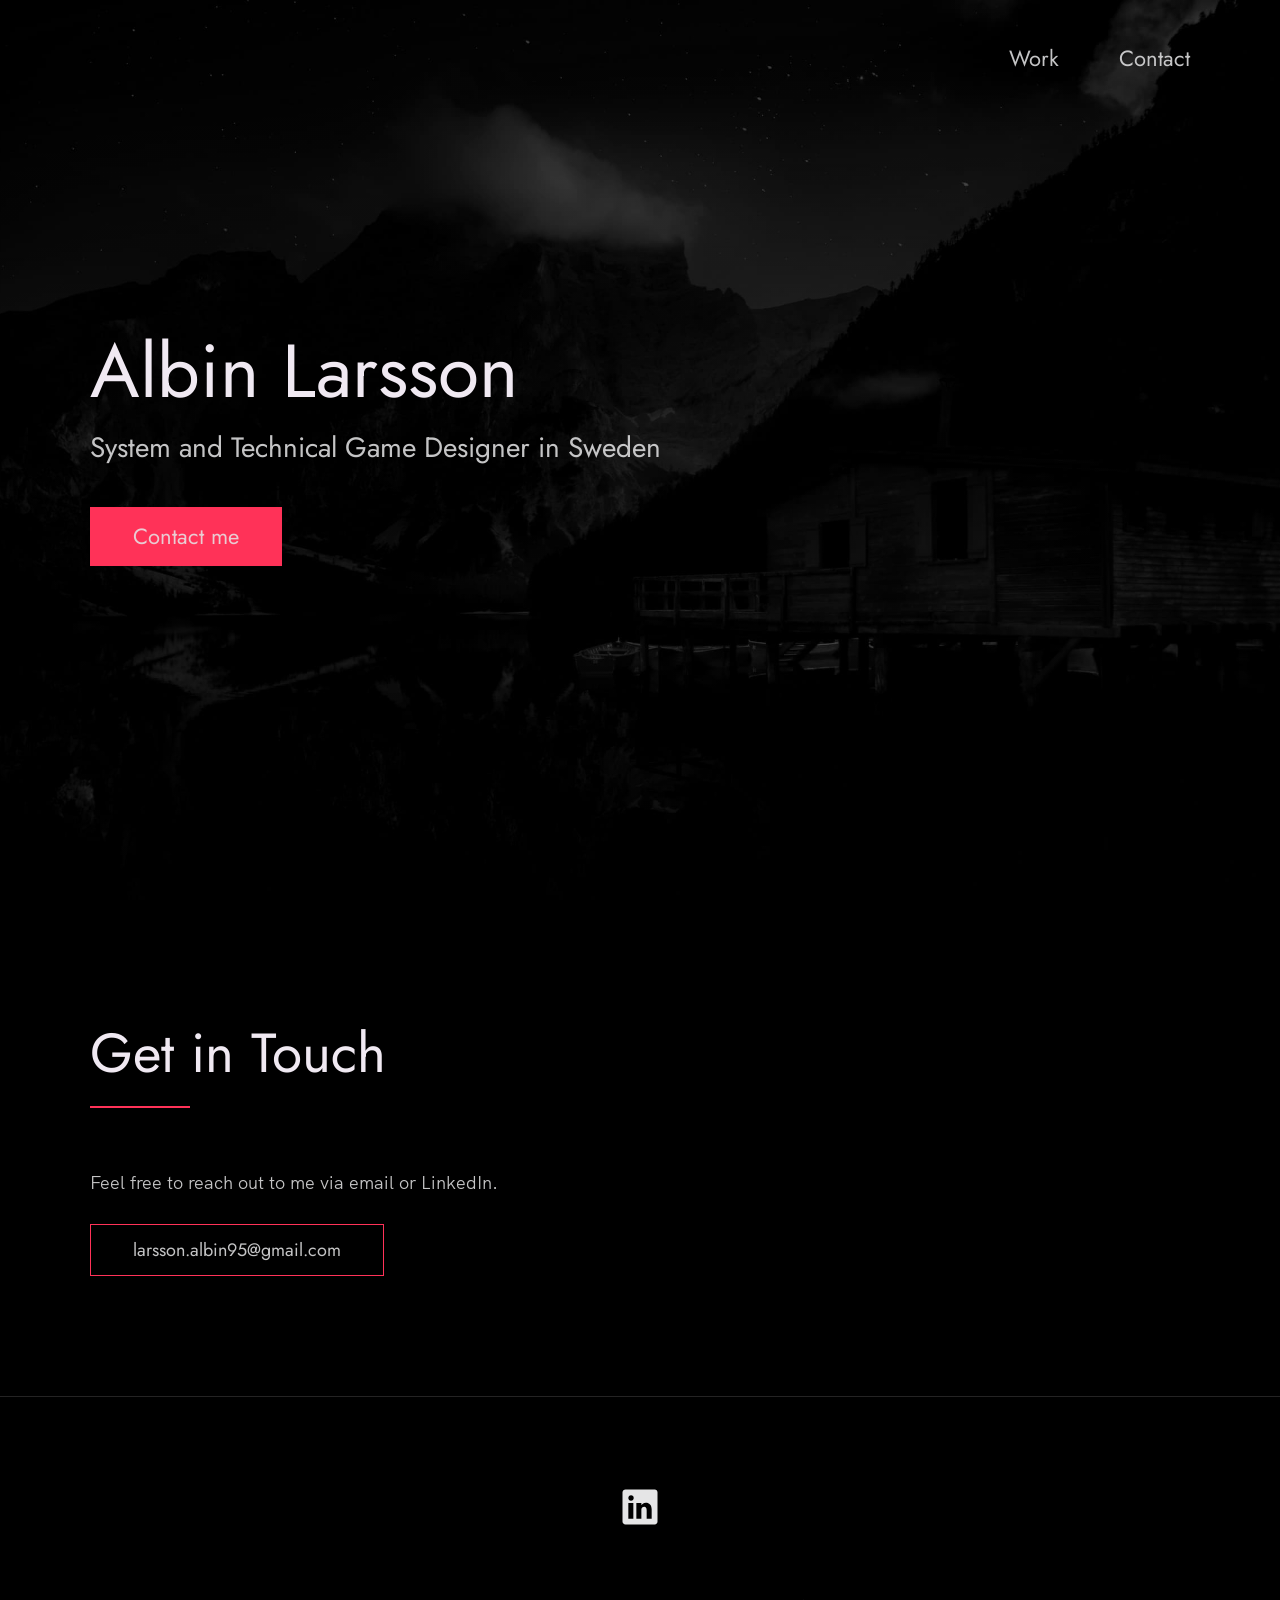
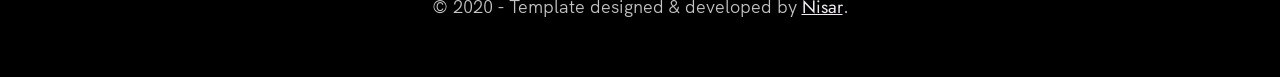
==== commit 6b2d3ec1: "Added showcase page" ====
--- a/index.html
+++ b/index.html
@@ -1,19 +1,3 @@
-<!-- 
-  Hello 😊.
-
-  This template is designed and developed by Nisar Hassan Naqvi
-  for anyone to use for free or customize the way they like.
-
-  Github Repo: https://github.com/nisarhassan12/portfolio-template/
-  My Website: https://nisar.dev
-
-  For business & inquires, contact me => syednisarhassan12@gmail.com
--->
-
-<!--
-  Follow the instructions written in comments to create your stunning portfolio
--->
-
 <!DOCTYPE html>
 <html lang="en">
 
@@ -22,348 +6,77 @@
   <meta name="viewport" content="width=device-width, initial-scale=1.0" />
   <link rel="shortcut icon" type="image/png" href="./images/favicon_AL_512.png" />
 
-  <!-- Put your site title here -->
   <title>
     Albin Larsson | Portfolio
   </title>
 
   <meta name="description" content="System & Technical Game Designer">
-  <!-- Add some coding keywords below, Ex: (React, CSS etc) -->
   <meta name="keywords" content="Albin Larsson, System Design, Techincal Game Design, Game Design, Game Development, Prototyping, Scripting, Unity, Unreal Engine, C#, C++" />
   <link rel="stylesheet" href="index.css" />
 </head>
 
 <body>
 
-  <!-- ***** Header ***** -->
+    <!-- ***** Header ***** -->
 
-  <header class="header" role="banner" id="top">
-    <div class="row">
-      <nav class="nav" role="navigation">
-        <ul class="nav__items">
-          <li class="nav__item"><a href="#work" class="nav__link">Work</a></li>
-          <li class="nav__item">
-            <a href="#contact" class="nav__link">Contact</a>
-          </li>
-        </ul>
-      </nav>
-    </div>
-    <div class="header__text-box row">
-      <div class="header__text">
-        <h1 class="heading-primary">
-          <!-- Replace the following name with your name -->
-          <span>Albin Larsson</span>
-        </h1>
-        <!-- Put a small paragraph about yourself -->
-        <p>System and Technical Game Designer in Sweden</p>
-        <a href="#work" class="btn btn--pink">Check out my work</a>
-      </div>
-    </div>
-  </header>
+    <header class="header" role="banner" id="top">
+        <div class="row">
+            <nav class="nav" role="navigation">
+                <ul class="nav__items">
+                    <li class="nav__item"><a href="#work" class="nav__link">Work</a></li>
+                    <li class="nav__item">
+                        <a href="#contact" class="nav__link">Contact</a>
+                    </li>
+                </ul>
+            </nav>
+        </div>
+        <div class="header__text-box row">
+            <div class="header__text">
+                <h1 class="heading-primary">
+                    <span>Albin Larsson</span>
+                </h1>
+                <p>System and Technical Game Designer in Sweden</p>
+                <a href="#contact" class="btn btn--pink">Contact me</a>
+            </div>
+        </div>
+    </header>
 
-  <main role="main">
+        <!-- ***** Contact ***** -->
 
-    <!-- ***** Work ***** -->
-
-    <section class="work" id="work">
-      <div class="row">
-        <h2>My Work</h2>
-        <div class="work__boxes">
-
-            <!-- Each div with the work__box class is a project. -->
-            <!-- Entropia Start -->
-
-            <div class="work__box">
-                <div class="work__text">
-                    <h3>Entropia Universe</h3>
+        <section class="contact" id="contact">
+            <div class="row">
+                <h2>Get in Touch</h2>
+                <div class="contact__info">
                     <p>
-                        Entropia is a sandbox sci-fi MMORPG, playing similarly to Star Wars Galaxies. The USP is that it uses Real Cash Economy. This brought with it a lot of design challenges.
+                        Feel free to reach out to me via email or LinkedIn.
                     </p>
-                    <p>
-                        I worked for 4 years on Entropia, and have compiled a selection of my work below.
-                    </p>
-                    <p>
-                        <b>Responsibilities</b>
-                    </p>
-                    <ul class="work__list">
-                        <li>System Design</li>
-                        <li>Gameplay Balancing</li>
-                        <li>Economic Balancing</li>
-                        <li>Technical Game Design</li>
-                        <li>Content Design</li>
-                    </ul>
-                </div>
-                <div class="work__image-box">
-                    <img src="./images/Entropia_UE_logo.png" class="work__image" alt="Entropia Universe" />
+                    <a href="mailto:larsson.albin95@gmail.com" class="btn">larsson.albin95@gmail.com</a>
                 </div>
             </div>
+        </section>
 
-            <!-- Unreal - Abilities -->
+        <!-- ***** Footer ***** -->
 
-            <div class="work__box">
+        <footer role="contentinfo" class="footer">
+            <div class="row">
+                <ul class="footer__social-links">
+                    <li class="footer__social-link-item">
+                        <a href=https://www.linkedin.com/in/albin-larsson-112930135/">
+                            <img src="./images/linkedin.svg" title="Link to Linkedin Profile" class="footer__social-image" alt="Linkedin">
+                        </a>
+                    </li>
+                </ul>
 
-                <div class="work__text">
-                    <h3>Entropia Unreal Engine - Ability System</h3>
-                    <p>
-                        Like many older games, Entropia has been planning to release an Unreal Engine update of the game. This was the main project for the company when I joined and I was initially assigned to work on the Game Economy system.
-                        Early though, an opportunity presented itself for me to design the new Ability system from scratch, which included designing the identity of each weapon (which we used instead of classes), their interplay with other systems and the individual abilities themselves.
-                    </p>
-                    <p>
-                        Since Entropia lacks classes and most of the gameplay is "click the enemy and auto attack it to death", I wanted to introduce much-needed variety in the combat, while also keeping gameplay exploration a key part of it.
-                        My primary focus for the Abilities were to make each weapon type feel like a classic MMO class, with ability rotations and roles. Their identities should be distinct and bring something to the table that other weapons cannot.
-                        This would allow players to specialize and further the "make a name for yourself" keystone of MMO social play.
-                    </p>
-                    <p>
-                        For example, the Laser weapons was the first one I worked on and it started a lot more complex than the one you can see in the images. After some prototyping and iteration, the identity of the Laser weapons took shape and I could shave off the excessive parts of
-                        the design. This was a valuable lesson in keeping my designs, their identities and purposes, clean and defined.
-                    </p>
-                    <p>
-                        While prototyping the abilities, we had just started using Unreal Engine's GAS (Gameplay Ability System) so I got to work trying it out. The system is very powerful and if the project continued I would have loved to further work with it. Especially for a game
-                        like Entropia which has hundreds of parameters, being able to connect the parameters in GAS to a spreadsheet was very useful.
-                    </p>
-                    <p>
-                        One of my favorite designs from this project was my "Critical State" debuff system. It was a way to standarize all debuffs the players could apply, but also reward them for focusing on one debuff in specific by working to stack it into Critical Levels.
-                        These debuffs would then evolve and apply an additonal effect, something that synergies with the previous debuff.
-                    </p>
-                    <img src="./images/Odyssey statuses 2.png" class="work__image" alt="Entropia Universe" />
-                </div>
-                <div class="work__image-box">
-                    <img src="./images/Odyssey abilities.png" class="work__image" alt="Entropia Universe" />
-                    <img src="./images/Laser identity.png" class="work__image" alt="Entropia Universe" />
-                    <img src="./images/Laser Carbine ability example.png" class="work__image" alt="Entropia Universe" />
-                </div>
+                <!-- If you give me some credit by keeping the below paragraph, will be huge for me 😊 Thanks. -->
+                <p>
+                    &copy; 2020 - Template designed & developed by <a href="https://nisar.dev" class="link">Nisar</a>.
+                </p>
             </div>
+        </footer>
 
-
-            <!-- Unreal - Mining -->
-
-            <div class="work__box">
-
-                <div class="work__text">
-                    <h3>Entropia Unreal Engine - Mining</h3>
-                    <p>
-                        Mining is one of the 3 pillars of Entropia, and designing the Unreal Engine version was a huge challenge. Fortunately the current system is very basic, so I was allowed to design something more interesting from scratch.
-                        The main issue was that the Mining system had already gone through 3 extensive iterations before I got my hands on it, and it still didn't seem like there was a unified idea of how the Directors wanted it to be. In order to find that idea, I decided to start
-                        prototyping and having check-ins with Direction to make sure that it fit the vision this time.
-                    </p>
-                    <p>
-                        To me, mining gameplay always came down to 2 gameplay loops: Surveying and Extration. Couple this with a solid Spawning logic, and you have the basis for a Mining System.
-                        Surveying dealt with information collection, allowing players to gather hints regarding the mineral composition of areas in order to find an ideal location for them to mine.
-                        Extraction was meant to be the more active part, chosing where to extract, defending the extractor, optimising equipment, etc.
-                        Spawning new deposits had to be hard for players to predict, but still give the development team control over where they spawned.
-                    </p>
-                    <p>
-                        After prototyping and getting feedback, I realised that the older designs for mining had gotten too complicated because of opinions and debates compiling into a mass of requirements that left the design oversaturated and needlessly complicated.
-                        Therefore my final design was slimmed and focused.
-                    </p>
-                    <h4>The Prototype</h4>
-                    <p>
-                        Players would gather macro-level information at outposts about what the nearby mineral compositions looked like and the general area where they can be found. Players could then go these areas
-                        and use their Finder scanning tool to find Deposits of minerals.
-                    </p>
-                    <p>
-                        After finding a good spot where the most minerals had overlapped, or that had a high concentration of a specific mineral, the player would call in their Extractor from the sky. Striking down and starting the process of pulling minerals from the ground.
-                        These extractors could also attract monsters in the area, but the monsters would never stop the extraction, only serving as a danger to the player themselves.
-                    </p>
-                    <p>
-                        The deposits would be semi-autogenerated where new spawn location would be generated each week, but only 90% of them would be active at the same time. This would allow new spawns to appear to be generated on the fly and be harder
-                        to predict and map out. Designers would also be able to add specific new spawn areas, to accommodate for events and the like.
-                    </p>
-                    <img src="./images/MiningOrbitalDrop.gif" class="work__image" alt="Entropia Universe" />
-                    <iframe width="560" height="315" src="https://www.youtube.com/embed/axRE4qEacOo?si=TWbwTYa400z3Lvev" title="YouTube video player" frameborder="0" allow="accelerometer; autoplay; clipboard-write; encrypted-media; gyroscope; picture-in-picture; web-share" referrerpolicy="origin" allowfullscreen></iframe>
-                </div>
-                <div class="work__image-box">
-                    <img src="./images/Odyssey abilities.png" class="work__image" alt="Entropia Universe" />
-                    <img src="./images/Mining Field.png" class="work__image" alt="Entropia Universe" />
-                </div>
-            </div>
-
-
-            <!-- Space Mining -->
-
-            <div class="work__box">
-
-                <div class="work__text">
-                    <h3>Entropia - Space Mining Update</h3>
-                    <p>
-                        Entropia released Space travel in 2011, with various huge promises of new gameplay systems that would come with it. Among them was Space Mining, but it was never finished. In early 2025, we finally released it, although it had been completely remade from the ground up.
-                        I was in charge of prototyping the Core Gameplay Loop, design the Asteroids you had to destroy and balancing all stats and loot for both the Asteroids and the Mining Lasers.
-                    </p>
-                    <p>
-                        From the start, I wanted to make Space Mining more interactive than Planetside Mining. After a brainstorming session with the Lead Designer, Game Director and Tech Lead, I started working on prototypes to test the gameplay. These were made in Unreal Engine 5
-                        since the Cryengine 2 (Beta) that Entropia runs on doesn't support any tools for scripting and prototyping. This workflow was my idea, and worked as a great way to test out our ideas before spending weeks implementing it in Cryengine. Over the course of 3 days
-                        I completed 3 prototypes of varying complexities, but all of them shared the core theme of "cracking" the asteroid using a powerful laser. We wanted to re-use code from the existing Taming system, and I worked this into a balancing-act gameplay loop, where the
-                        Asteroid loses Health and Integrity when shot, but builds up Heat which increases the amount of Integrity lost. The player would want to keep Integrity within a specific span when the Health reached 0% in order to maximise their loot.
-                    </p>
-                    <p>
-                        The prototypes varied mostly in the player actions, and the interface they had to use. The first was simply shooting the asteroid and then stopping when Heat got too high. The second used "crack points" that spawned on the Asteroid, requiring players to find them and
-                        destroy them for optimal loot. The last used a "control panel" style of UI, where the player could twist knobs to adjust Frequency and Intensity of the laser, trying to match a semi-hidden wave-pattern in the Asteroid in order to effectively crack it.
-                    </p>
-                    <p>
-                        In the end, the technical limitations of Cryengine proved to be our downfall and the final form of Space Mining was simply shooting the Asteroid until it lost all Health. No Heat or Integrity mechanics, just a special weapon that could only deal damage to Asteroids.
-                    </p>
-                </div>
-                <div class="work__image-box">
-                    <img src="./images/Entropia_Cry_SpaceMining.png" class="work__image" alt="Entropia Universe" />
-                    <img src="./images/SpaceMiningFracture.gif" class="work__image" alt="Entropia Universe" />
-                    <img src="./images/MiningLaser.gif" class="work__image" alt="Entropia Universe" />
-                </div>
-            </div>
-
-            <!-- Onboarding -->
-
-            <div class="work__box">
-
-                <div class="work__text">
-                    <h3>Entropia - Onboarding update</h3>
-                    <p>
-                        In 2025 it was decided that the Onboarding experience for Entropia had to be updated. The project mainly included creating a whole new area, with a quest chain that would be more engaging and interesting than the more stilted tutorial zone we previously had.
-                        This new area, Setesh, was also going to feature long-term progression for players that wanted to stay on the planet.
-                    </p>
-                    <p>
-                        The area was divided into 3 sections, that the player would travel through over the course of the quest chain. I was responsible for designing the final area, as well as all of the item and creature balancing.  I also created a Crafting tutorial quest which was greatly
-                        appreciated by the playerbase.
-                    </p>
-                    <p>
-                        I was particularly proud of the robot base that was the final in-world dungeon that the players ventured into before departing the tutorial area. There tends to be a lot of lag when loading into instanced zones in Entropia, and in order to keep the flow going, I chose to
-                        create the dungeon in-world instead, so that there would be no need for loading. This included a lot more work on my end, but my motivation to make it cool kept my pace high and it ended up really good in the end.
-                    </p>
-                    <p>
-                        Post-release we could see that the effects of the project had been very successful, with greater increases in new player numbers and retention than we'd had in years prior. The stats themselves you can see in the image below.
-                    </p>
-                    <img src="./images/Mindark new player stats.png" class="work__image" alt="Entropia Universe" />
-                </div>
-                <div class="work__image-box">
-                    <img src="./images/OnboardingCave7.png" class="work__image" alt="Entropia Universe" />
-                    <img src="./images/OnboardingCave2.png" class="work__image" alt="Entropia Universe" />
-                    <img src="./images/OnboardingCave6.png" class="work__image" alt="Entropia Universe" />
-                </div>
-            </div>
-
-            <!-- Spina -->
-
-            <div class="work__box">
-
-                <div class="work__text">
-                    <h3>Entropia - Spina Invasion</h3>
-                    <p>
-                        Possibly the coolest event I worked on in Entropia. A science vessel had crashed into Calypso carrying living samples of a insectoid race meant to be studied, but the bugs broke out and killed the crew.
-                    </p>
-                    <p>
-                        The event featured 3 redesigned areas, with missions, NPCs and new loot. We released the areas over time, and the final area also contained an instanced dungeon that ended with the players facing off against the Queen of the swarm. This boss fight was meant to be
-                        a real challenge for the high-end players, so we went all out with the difficulty. Initial estimations was that it would take the players 1 week to get the first kill. They did it under 24 hours (although this was done using exploits).
-                        This event was praised by the community and is still active today.
-                    </p>
-                    <p>
-                        For my part, I was responsible for balancing the stats of the boss and the mobs that she spawned. I also designed many of the mobs that would appear in the crash sites. Lastly, I created several of the daily missions and their rewards.
-                    </p>
-                </div>
-                <div class="work__image-box">
-                    <img src="./images/Entropia_Spina_Cluster.png" class="work__image" alt="Entropia Universe" />
-                    <img src="./images/Spina_Scarab1.png" class="work__image" alt="Entropia Universe" />
-                    <img src="./images/Spina_Cave.png" class="work__image" alt="Entropia Universe" />
-                </div>
-            </div>
-
-            <!-- Chain Shotgun -->
-
-            <div class="work__box">
-                <div class="work__text">
-                    <h3>CHAIN SHOTGUN</h3>
-                    <p>
-                        Indie project. A boomer shooter where you wield the CHAIN SHOTGUN, a gun that can take on infinite shotgun barrels, each filled with a different payload of destruction. What could be better than a double barreled shotgun? The answer: More barrels.
-                    </p>
-                    <p>
-                        <b>Responsibilities</b>
-                    </p>
-                    <ul class="work__list">
-                        <li>Technical Game Design</li>
-                        <li>Project Planning</li>
-                    </ul>
-
-                    <div class="work__links">
-                        <a href="https://bigcitywizard.itch.io/chain-shotgun?secret=es8DLQmY5lyLRP2nWi94eOYdyKg" target="_blank" class="link__text">
-                            Visit Site <span>&rarr;</span>
-                        </a>
-                    </div>
-                </div>
-                <div class="work__image-box">
-                    <img src="./images/shotgun_game_cover.png" class="work__image" alt="CHAIN SHOTGUN" />
-                </div>
-            </div>
-
-
-            <!-- Roll Die, Go Home -->
-
-            <div class="work__box">
-                <div class="work__text">
-                    <h3>Roll Die, Go Home</h3>
-                    <p>
-                        Indie project. A pun-filled roguelite dungeon crawler in the style of Enter the Gungeon or Binding of Isaac. You have a dice for a head and equip the different sides with unique powers.
-                    </p>
-                    <p>
-                        <b>Responsibilities</b>
-                    </p>
-                    <ul class="work__list">
-                        <li>Game Design</li>
-                        <li>Level Design</li>
-                        <li>Technical Game Design</li>
-                        <li>Project Planning</li>
-                    </ul>
-
-                    <div class="work__links">
-                        <a href="https://question-shark-studios.itch.io/rolldiegohome" target="_blank" class="link__text">
-                            Test it out! <span>&rarr;</span>
-                        </a>
-                    </div>
-                </div>
-                <div class="work__image-box">
-                    <img src="./images/RollDieGoHome.png" class="work__image" alt="Roll Die Go Home" />
-                </div>
-            </div>
-        </div>
-      </div>
-    </section>
-
-  <!-- ***** Contact ***** -->
-
-  <section class="contact" id="contact">
-    <div class="row">
-      <h2>Get in Touch</h2>
-      <div class="contact__info">
-          <p>
-              Feel free to reach out to me via email or LinkedIn.
-          </p>
-        <!-- Replace the email with yours -->
-        <a href="mailto:larsson.albin95@gmail.com" class="btn">larsson.albin95@gmail.com</a>
-      </div>
-    </div>
-  </section>
-
-  <!-- ***** Footer ***** -->
-
-  <footer role="contentinfo" class="footer">
-    <div class="row">
-      <!-- Update the links to point to your accounts -->
-      <ul class="footer__social-links">
-        <li class="footer__social-link-item">
-          <a href=https://www.linkedin.com/in/albin-larsson-112930135/">
-            <img src="./images/linkedin.svg" title="Link to Linkedin Profile" class="footer__social-image" alt="Linkedin">
-          </a>
-        </li>
-      </ul>
-
-      <!-- If you give me some credit by keeping the below paragraph, will be huge for me 😊 Thanks. -->
-      <p>
-        &copy; 2020 - Template designed & developed by <a href="https://nisar.dev" class="link">Nisar</a>.
-      </p>
-    </div>
-  </footer>
-
-  <a href="#top" class="back-to-top" title="Back to Top">
-    <img src="./images/arrow-up.svg" alt="Back to Top" class="back-to-top__image"/>
-  </a>
-  <script src="./index.js"></script>
+        <a href="#top" class="back-to-top" title="Back to Top">
+            <img src="./images/arrow-up.svg" alt="Back to Top" class="back-to-top__image" />
+        </a>
+        <script src="./index.js"></script>
 </body>
-
 </html>
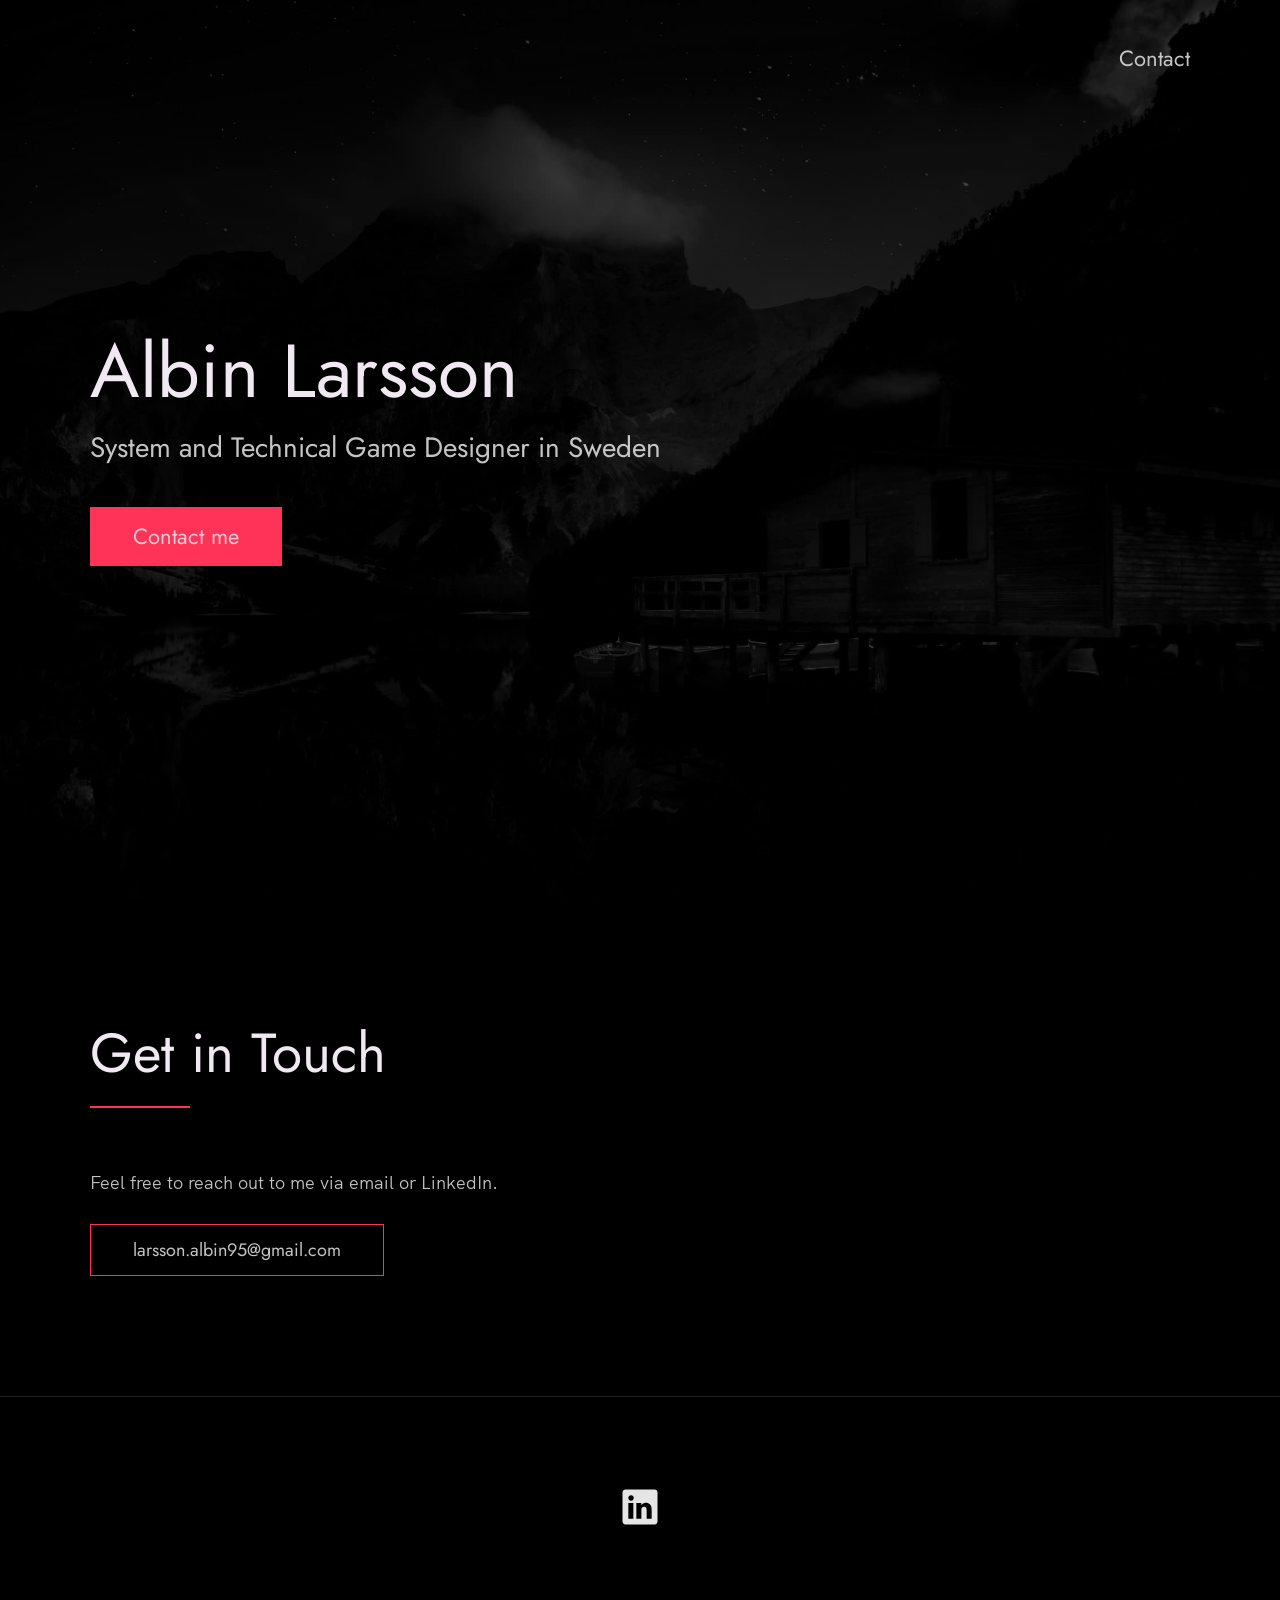
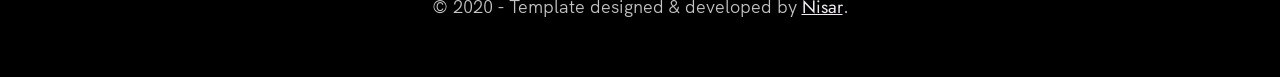
==== commit 4781021e: "Removed work top tab" ====
--- a/index.html
+++ b/index.html
@@ -23,9 +23,7 @@
         <div class="row">
             <nav class="nav" role="navigation">
                 <ul class="nav__items">
-                    <li class="nav__item"><a href="#work" class="nav__link">Work</a></li>
-                    <li class="nav__item">
-                        <a href="#contact" class="nav__link">Contact</a>
+                    <li class="nav__item"> <a href="#contact" class="nav__link">Contact</a>
                     </li>
                 </ul>
             </nav>
